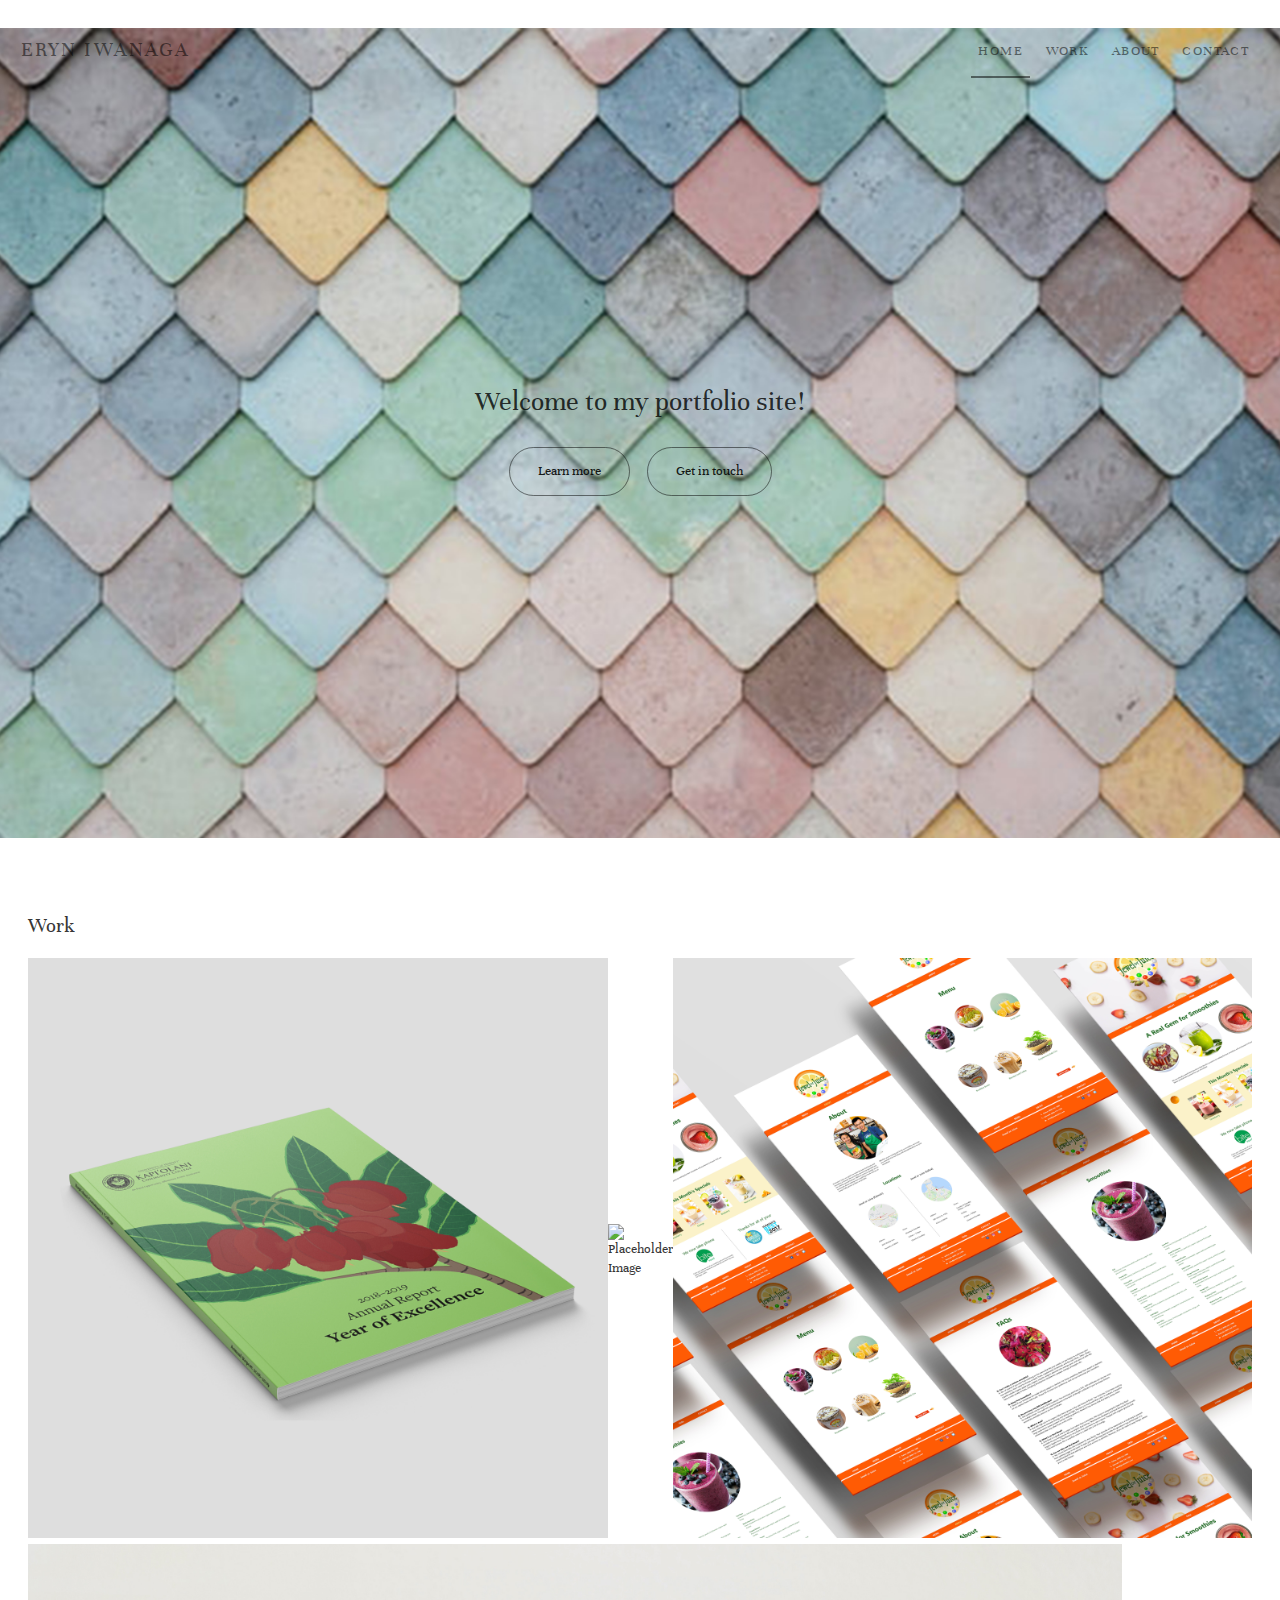
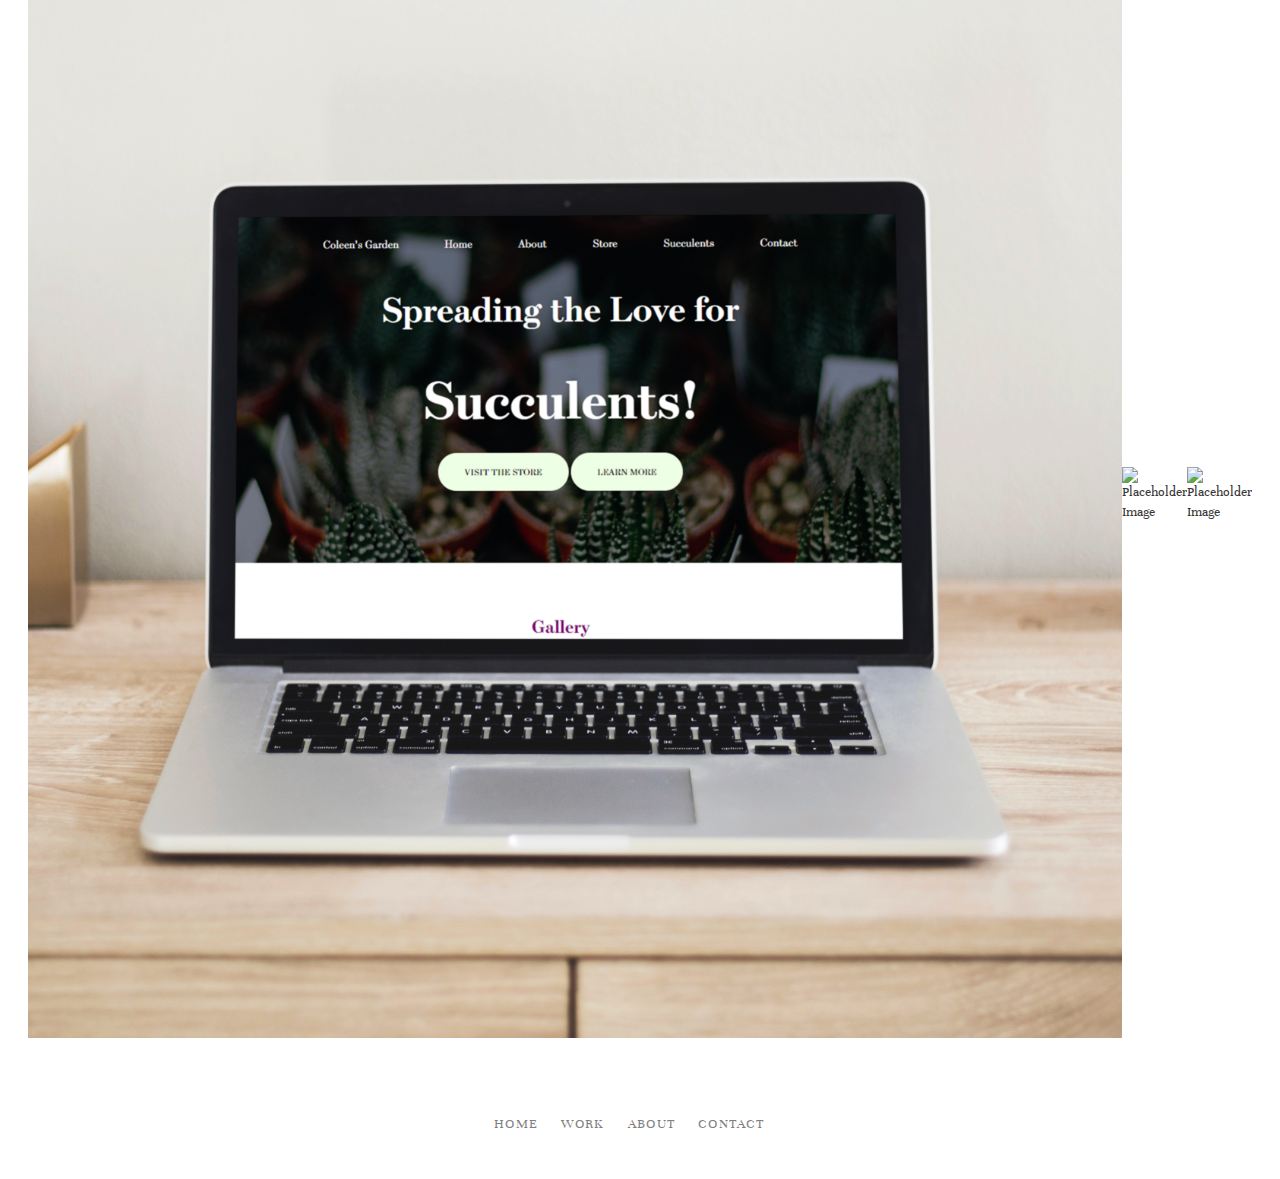
==== index.html @ fe0d3532 "updated naming and links" ====
<!doctype html>
<html lang="en">

<head>
    <meta charset="utf-8" />
    <title>Eryn Iwanaga's Portfolio</title>
    <meta name="description" content="A minimal, simple portfolio site." />

    <!-- VIEWPORT FOR MOBILE -->
    <meta name="viewport" content="width=device-width, initial-scale=1" />

    <!-- FOR IE -->
    <meta http-equiv="X-UA-Compatible" content="ie=edge">

    <!-- MAIN CSS FILE -->
    <link href="css/style.css" rel="stylesheet" type="text/css" />

    <!-- FONT -->
    <link href="https://fonts.googleapis.com/css2?family=Unna&display=swap" rel="stylesheet">

</head>

<body>

    <header class="site-header fade-in-and-down">
        <div class="site-identity">
            <h1><a href="index.html">Eryn Iwanaga</a></h1>
        </div>
        <nav class="site-navigation">
            <ul>
                <li><a href="index.html" class="selected">Home</a></li>
                <li><a href="work.html">Work</a></li>
                <li><a href="about.html">About</a></li>
                <li><a href="contact.html">Contact</a></li>
            </ul>
        </nav>
    </header>

    <section class="hero">
        <div class="container">
        <h1>Welcome to my portfolio site!</h1>
        <a class="button" href="about.html">Learn more</a>
        <a class="button alt" href="contact.html">Get in touch</a>
    </section>

<section id="work">
    <h2 class="sectionheader">Work</h2>
        <div class="row">
            <div class="one-third column">
                <img src="img/AnnualReport_Mockup_1.jpg" alt="Placeholder Image" />
            </div>
            <div class="one-third column">
                <img src="img/radiant-packaging.jpg" alt="Placeholder Image" />
            </div>
            <div class="one-third column">
                <img src="img/jorj-screens.jpg" alt="Placeholder Image" />
            </div>
        </div>
        <div class="row">
            <div class="one-third column">
                <img src="img/cg-mockup.jpg" alt="Placeholder Image" />
            </div>
            <div class="one-third column">
                <img src="img/umami1.jpg" alt="Placeholder Image" />
            </div>
            <div class="one-third column">
                <img src="img/kumon2.jpg" alt="Placeholder Image" />
            </div>
        </div>
</section>

    <footer class="site-footer">
        <nav class="site-navigation">
            <ul>
                <li><a href="index.html">Home</a></li>
                <li><a href="index.html">Work</a></li>
                <li><a href="about.html">About</a></li>
                <li><a href="contact.html">Contact</a></li>
            </ul>
        </nav>
    </footer>

</body>

</html>
---- css/style.css ----
* /* CSS TABLE OF CONTENTS 
  # GLOBALS
    # RESET
    # COLORS
    # TYPOGRAPHY
        # HEADINGS
        # PARAGRAPHS
        # LINKS
        # TYPE SPECIMEN
  # MEDIA
    # IMAGES
  # COMPONENTS
    # BUTTONS
  # LAYOUT
    # CONTAINER
    # BESPOKE LAYOUT HELPERS
  # STRUCTURE
    # HEADER
    # FOOTER
    # NAV
    # MAIN
    # SECTIONS
  # ANIMATIONS
    # @KEYFRAME
    # SCROLL-TRIGGERED
*/

/* GLOBAL RESETS */
* { box-sizing: border-box; }
body { margin: 0; }

/* GLOBAL COLORS */
body {
    background-color: rgb(255, 255, 255);
    color: rgba(0, 0, 0, 0.8);
}

a { color: rgba(0,0,0,.9);}
a:hover { color: rgb(0, 0, 0); }

/* GLOBAL TYPOGRAPHY */
body {
    font-family: 'Unna', serif;
    font-weight: 400;
    font-size: 87.5%; /* 14px */
    line-height: 1.4;
}
h1,h2,h3 { font-weight: normal; }
p { max-width: 35em; }

@media (min-width: 768px) {
  p.two-col {
    column-count: 2;
    column-gap: 4em;
    max-width: 50em;
  }
}
a { text-decoration: none;}

/* TYPE SPECIMEN */
.headline {
    font-size: 4em;
    font-weight: 400;
    line-height: 1;
    margin: 0 0 .4em 0;
}
.subheadline {
    font-size: 2em;
    font-weight: 300;
    line-height: 1;
    margin: 0 0 .6em 0;
    color: rgb(168, 0, 112); 
}

/* MEDIA */
img {
    max-width: 100%;
    height: auto;
}

img.circular {
    display: block;
    border-radius: 100%;
    margin-bottom: 3em;
    margin-left: auto;
    margin-right: auto;
}


/* BUTTONS */
.button {
    display: inline-block;
    border: 1px solid rgba(0, 0, 0, 0.5);
    border-radius: 3em;
    padding: 1em 2em;
    margin: .5em;
}
.button:hover {
    background: rgba(75, 0, 50);
    color: rgba(255,255,255,1);
    border-color: rgba(75, 0, 50);
}

/* BESPOKE LAYOUT STRUCTURE */

body {
    min-height: 100vh;
    display: grid;
    grid-template-rows: auto 1fr auto;
}

.site-header {
    display: flex;
    justify-content: space-between;
}

main {
    display: flex;
    flex-direction: column;
    justify-content: center;
    align-items: center;
}

  /* MAIN CONTENT */
  
  main { padding: 5em 0; }
  section {
    padding: 2em;
    min-height: 90vh;
    display: grid;
    align-items: center;
    justify-content: center;
  }

.container {
  max-width: 1200px;
  margin: 0 auto;
}

/* HERO */
.hero {
  text-align: center;
  background-image: url('../img/color-tiles.jpg');
  background-repeat: no-repeat;
  background-size: cover;
  padding: 6em 1em;
  margin: 2em 0;
}


/* BESPOKE GRID SYSTEM */

/* .row {
  display: grid;
  grid-template-columns: repeat( auto-fit, minmax(300px, 1fr) );
  grid-column-gap: 2em;
  justify-content: center;
  align-items: center;
} */

.row {
  display: flex;
  align-items: center;
}

.row.flippit {
  flex-direction: row-reverse;
}

.col {
  margin: 2%;
}

.half { width: 46%; }
.third { width: 29.3333%; }
.two-thirds { width: 62.6666%; }

/* SITE STRUCTURE */

.site-header,
  .site-footer {
    text-align: center;
    margin: 1em 0;
    padding-bottom: 1em;
  }
  
  .site-header {
    display: flex;
    justify-content: space-between;
    position: absolute;
    width: 100%;
  }
  
  .site-header h1 {
    font-size: 1.5em;
    font-weight: 400;
    margin: 0;
  }
  
  .site-header h1 a {
    color: rgba(0, 0, 0, 0.5);
    text-transform: uppercase;
    letter-spacing: 0.1em;
    padding: 1em;
    display: inline-block;
    transition: .2s ease-out all;
  }
  
  .site-header h1 a:hover {
    color: rgba(0, 0, 0, 1);
  }

  .contact {
    position: center;
    font-size: 6em;
    color: rgba(75, 0, 50);
    text-transform: uppercase;
  }
  

/* SITE NAV */

.site-navigation ul {
    padding: 0;
    margin: 1em 1.5em 0 0;
  }
  
  .site-navigation ul li {
    display: inline-block;
  }
  
  .site-navigation ul li a {
    display: block;
    padding: 1em 0.5em;
    margin: 0 .2em;
    color: rgba(0, 0, 0, 0.5);
    text-transform: uppercase;
    letter-spacing: 0.1em;
    border-bottom: 2px solid rgba(0, 0, 0, 0);
    transition: .2s ease-out all;
  }
  
  .site-navigation ul li a:hover {
    border-bottom: 2px solid rgba(0, 0, 0, 0.2);
    color: rgba(0, 0, 0, 1);
  }
  
  .site-navigation ul li a.selected {
    border-bottom: 2px solid rgba(0, 0, 0, 0.5);
  }

    /* FEATURED PROJECTS ON HOME PAGE */
@media (min-width: 768px) {

  .featuredproject {
    display: flex;
    justify-content: space-between;
    align-items: center;
    max-width: 1200px;
    margin: 0 auto;
  }
  .featuredproject.swapped {
    flex-direction: row-reverse;
  }
  .featuredproject .image-wrapper {
    width: 49%;
  }
  .featuredproject .text-wrapper {
    width: 49%;
    padding: 3em;
  }

}

/* ABOUT PAGE */
.about {
  background-color: rgba(200, 200, 200, 1);
}

/* CONTACT PAGE */

form {
  max-width: 600px;
  background:  rgb(168, 0, 112);
  padding: 2em 3em 2em 3em;
  color: rgb(255, 219, 242);
  line-height: 2.5em;
}

label,
input,
textarea {
  box-sizing: border-box;
  width: 100%;
  font-size: 1em;
}

label {
  margin-top: 1.5em;
  margin-bottom: .25em;
}

input[type="text"],
textarea {
  border: 1px solid #ccc;
  padding: .5em;
  color: #667;
  font-size: 1em;
  background: #eee;
  color: #444;
  font-size: inherit;
}

textarea {
  min-height: 10em;
  line-height:1.5;

}

input[type="submit"] {
  margin-top: 1.5em;
  width: auto;
  font-size: inherit;
}

/* PROJECT PAGES */
.project main {
  padding: 0;
  background-color: rgba(255, 255, 255);
}

.project .section {
  width: 100%;
  padding: 0;
}

.project section:nth-child(even) {

}

.project .hero {
  background-color: rgba(221, 221, 221, 1);
}

/* ANIMATION */
@keyframes slide-in {
  from { transform:translate(0,-20px); opacity: 0; }
  to { transform:translate(0,0); opacity: 1; }
}

.slide-in-parent > * {
  opacity: 0;
  animation: slide-in ease-in-out;
  animation-fill-mode: forwards;
  animation-duration: .4s;
  animation-delay: 0;
}

.slide-in-parent > *:nth-child(2) { animation-delay: .15s; }
.slide-in-parent > *:nth-child(3) { animation-delay: .25s; }
.slide-in-parent > *:nth-child(4) { animation-delay: .35s; }

/* FOR LOCAL DEV TESTING
* {
    margin: 0; padding: 10px;
    box-shadow: inset 0 0 0 2px rgba(0, 0, 0, 1) !important;
    background-image: none !important;
    border-color: rgba(0,0,0,0) !important; 
} */

  /* body { background-color: rgba(255,255,0,.2) !important; }
  .site-id { background-color: rgba(255,0,0,.2) !important; }
  .site-nav { background-color: rgba(0,255,0,.2) !important; }
  .site-footer { background-color: rgba(0,0,255,.2) !important; } */
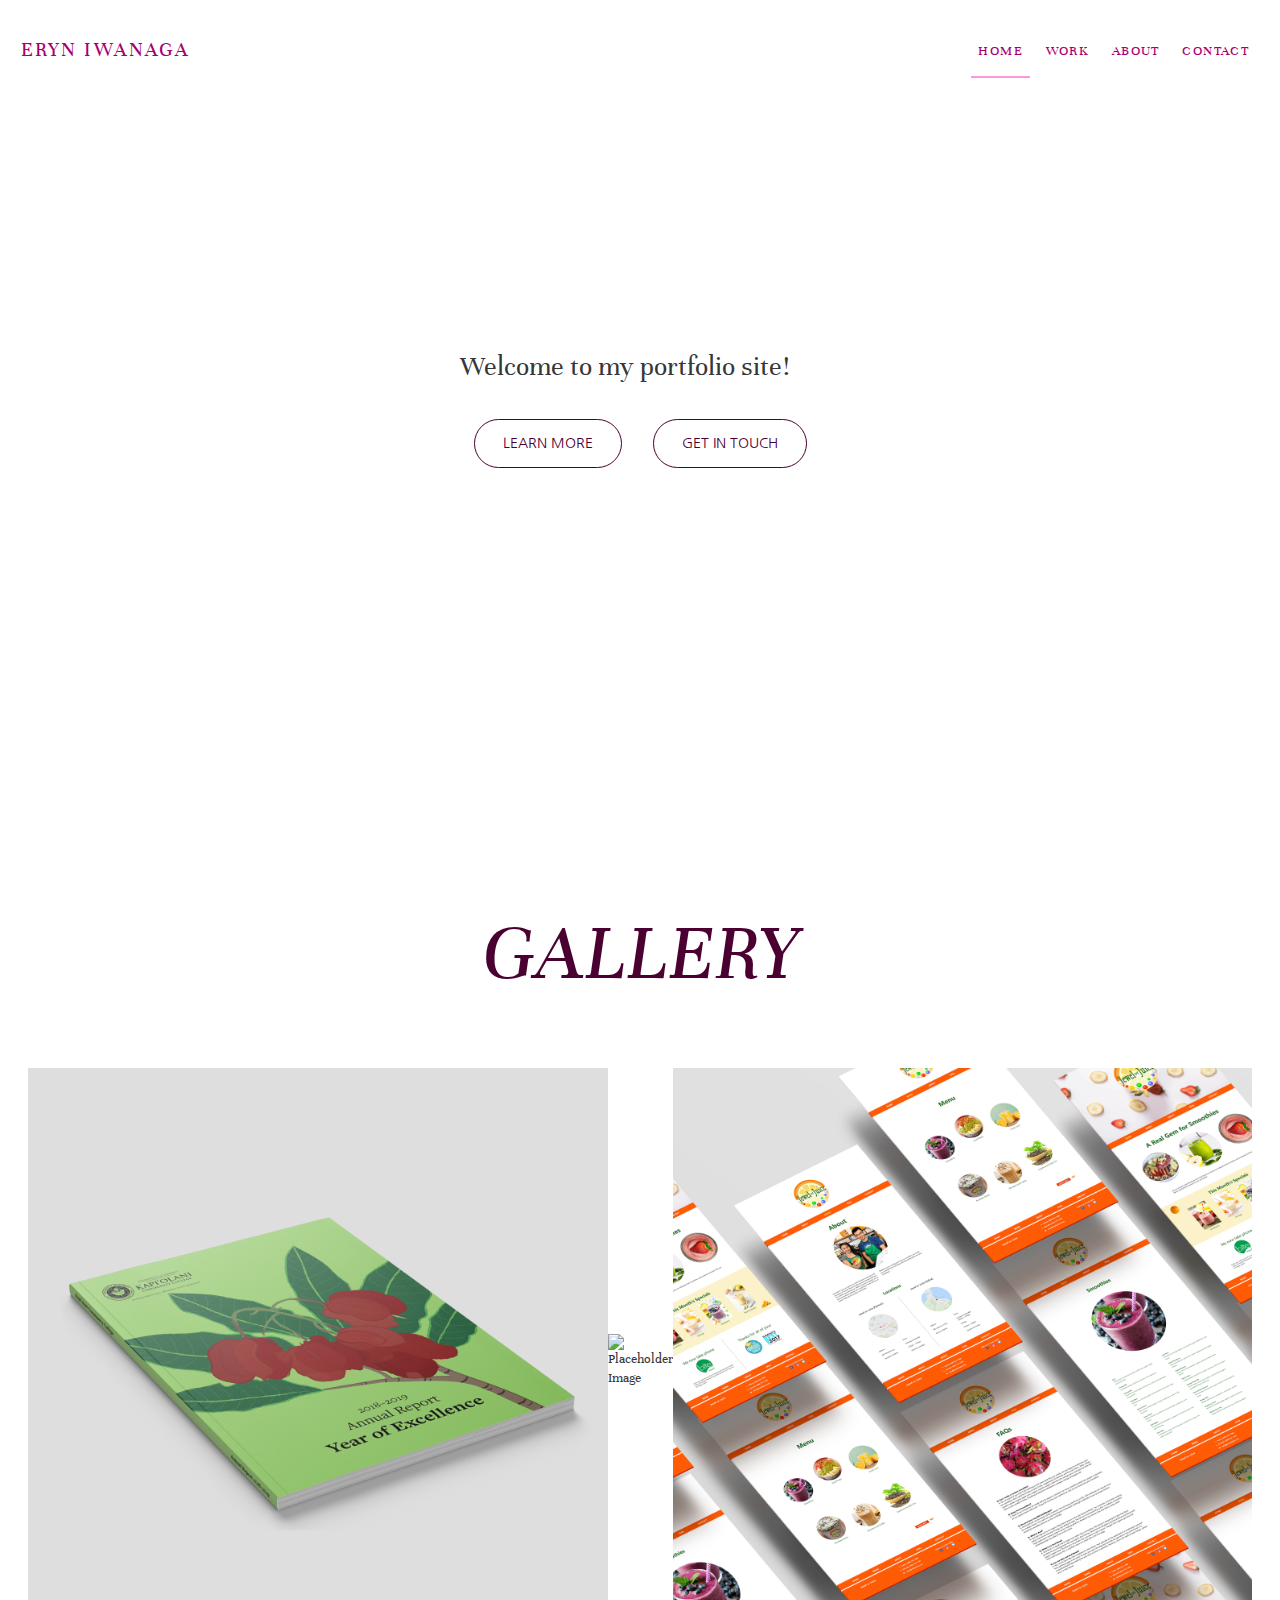
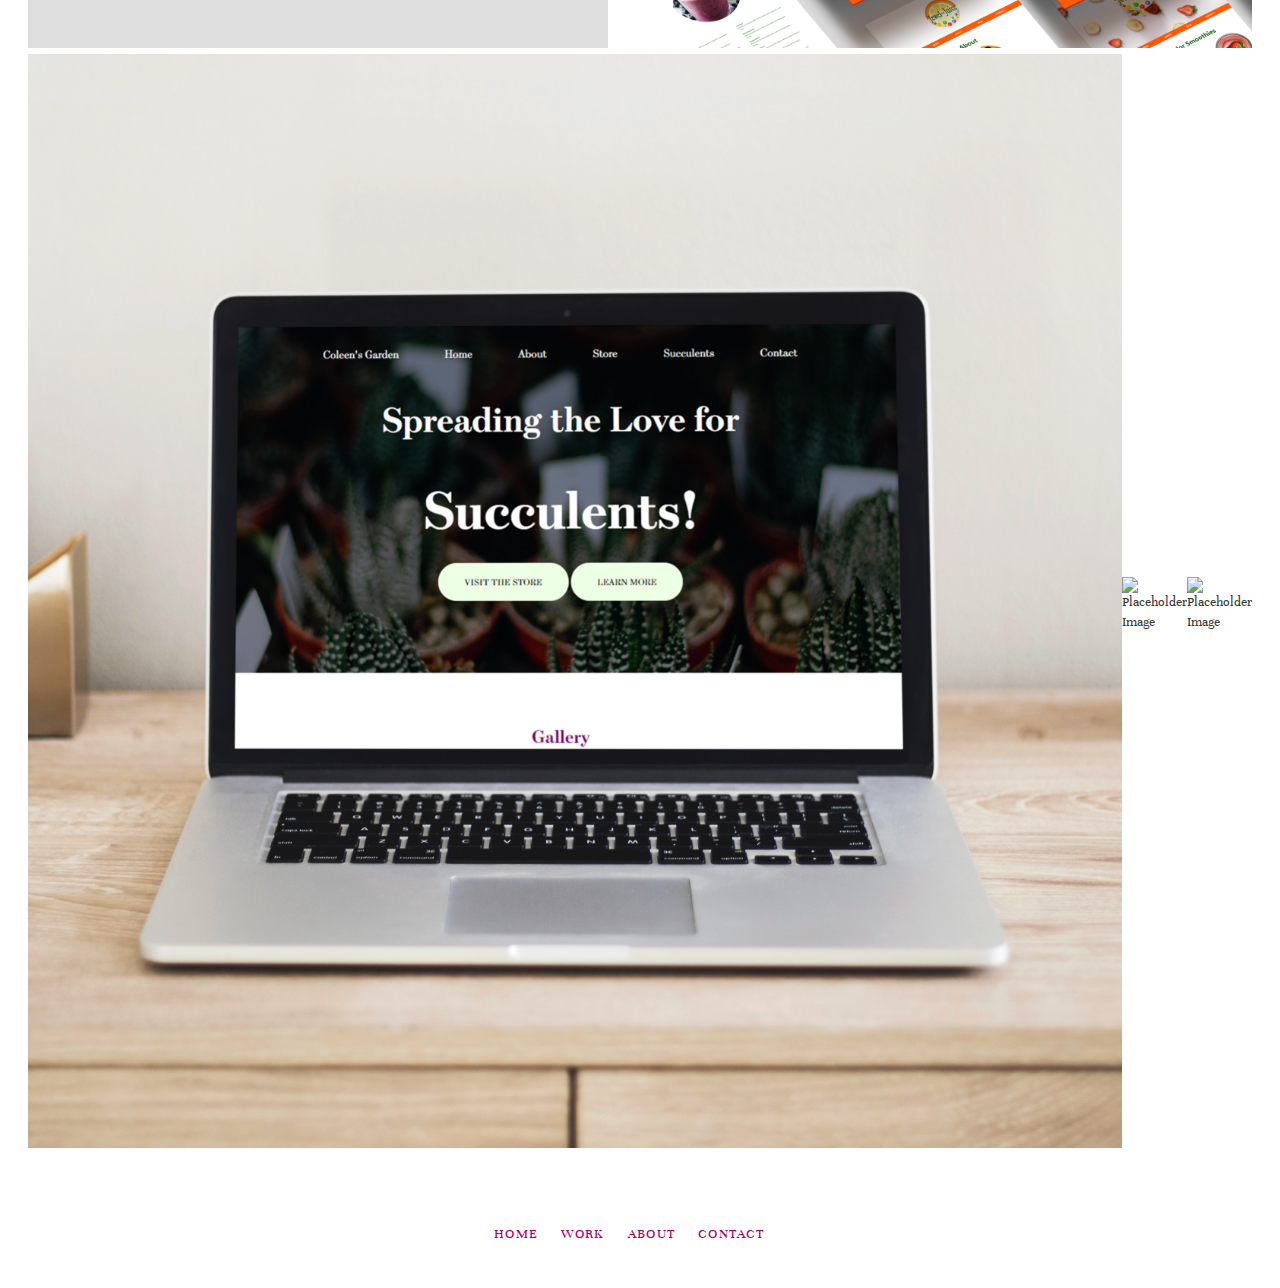
==== commit f5832692: "nav fixes and headers" ====
--- a/index.html
+++ b/index.html
@@ -17,6 +17,7 @@
 
     <!-- FONT -->
     <link href="https://fonts.googleapis.com/css2?family=Unna&display=swap" rel="stylesheet">
+    <link href="https://fonts.googleapis.com/css2?family=Nanum+Gothic&display=swap" rel="stylesheet">
 
 </head>
 
@@ -39,12 +40,11 @@
     <section class="hero">
         <div class="container">
         <h1>Welcome to my portfolio site!</h1>
-        <a class="button" href="about.html">Learn more</a>
-        <a class="button alt" href="contact.html">Get in touch</a>
+        <a class="button" href="about.html">LEARN MORE</a> <a class="button" href="contact.html">GET IN TOUCH</a>
     </section>
 
 <section id="work">
-    <h2 class="sectionheader">Work</h2>
+    <h1 class="contact"><em>Gallery</em></h1>
         <div class="row">
             <div class="one-third column">
                 <img src="img/AnnualReport_Mockup_1.jpg" alt="Placeholder Image" />
@@ -73,7 +73,7 @@
         <nav class="site-navigation">
             <ul>
                 <li><a href="index.html">Home</a></li>
-                <li><a href="index.html">Work</a></li>
+                <li><a href="work.html">Work</a></li>
                 <li><a href="about.html">About</a></li>
                 <li><a href="contact.html">Contact</a></li>
             </ul>
--- a/css/style.css
+++ b/css/style.css
@@ -88,17 +88,36 @@
 
 
 /* BUTTONS */
-.button {
+/* .button {
+    font-family: 'Unna', serif;
     display: inline-block;
-    border: 1px solid rgba(0, 0, 0, 0.5);
+    color: rgba(75, 0, 50);
+    border: 1px solid rgba(255, 255, 255);
     border-radius: 3em;
     padding: 1em 2em;
-    margin: .5em;
+    margin: 1em;
 }
 .button:hover {
-    background: rgba(75, 0, 50);
+    background-color: rgb(49, 0, 33);
     color: rgba(255,255,255,1);
-    border-color: rgba(75, 0, 50);
+    border-color: rgb(255, 255, 255);
+} */
+
+.button {
+  font-family: 'Nanum Gothic', sans-serif;
+  display: inline-block;
+  border-radius: 2em;
+  padding: 1em 2em;
+  margin: 1em;
+  border: 1px solid rgba(75, 0, 50);
+  color: rgba(75, 0, 50);
+  /*color: rgba(0, 51, 102, 1); */
+  /* transition: all .4s ease-out; */
+}
+
+.button:hover {
+  background: rgba(75, 0, 50);
+  color: rgba(255, 255, 255, 1);
 }
 
 /* BESPOKE LAYOUT STRUCTURE */
@@ -138,14 +157,14 @@
 }
 
 /* HERO */
-.hero {
+/* .hero {
   text-align: center;
   background-image: url('../img/color-tiles.jpg');
   background-repeat: no-repeat;
   background-size: cover;
   padding: 6em 1em;
   margin: 2em 0;
-}
+} */
 
 
 /* BESPOKE GRID SYSTEM */
@@ -198,7 +217,7 @@
   }
   
   .site-header h1 a {
-    color: rgba(0, 0, 0, 0.5);
+    color: rgb(168, 0, 112);
     text-transform: uppercase;
     letter-spacing: 0.1em;
     padding: 1em;
@@ -210,8 +229,25 @@
     color: rgba(0, 0, 0, 1);
   }
 
+  .work {
+    position: center;
+    text-align: center;
+    font-size: 6em;
+    color: rgba(75, 0, 50);
+    text-transform: uppercase;
+  }
+
+  .about {
+    position: center;
+    text-align: center;
+    font-size: 6em;
+    color: rgba(75, 0, 50);
+    text-transform: uppercase;
+  }
+
   .contact {
     position: center;
+    text-align: center;
     font-size: 6em;
     color: rgba(75, 0, 50);
     text-transform: uppercase;
@@ -233,7 +269,7 @@
     display: block;
     padding: 1em 0.5em;
     margin: 0 .2em;
-    color: rgba(0, 0, 0, 0.5);
+    color: rgb(168, 0, 112);
     text-transform: uppercase;
     letter-spacing: 0.1em;
     border-bottom: 2px solid rgba(0, 0, 0, 0);
@@ -241,12 +277,12 @@
   }
   
   .site-navigation ul li a:hover {
-    border-bottom: 2px solid rgba(0, 0, 0, 0.2);
-    color: rgba(0, 0, 0, 1);
+    border-bottom: 2px solid rgb(255, 218, 243);
+    color: rgb(255, 218, 243);
   }
   
   .site-navigation ul li a.selected {
-    border-bottom: 2px solid rgba(0, 0, 0, 0.5);
+    border-bottom: 2px solid rgb(255, 149, 220);
   }
 
     /* FEATURED PROJECTS ON HOME PAGE */
@@ -283,7 +319,7 @@
   max-width: 600px;
   background:  rgb(168, 0, 112);
   padding: 2em 3em 2em 3em;
-  color: rgb(255, 219, 242);
+  color: rgb(255, 244, 251);
   line-height: 2.5em;
 }
 
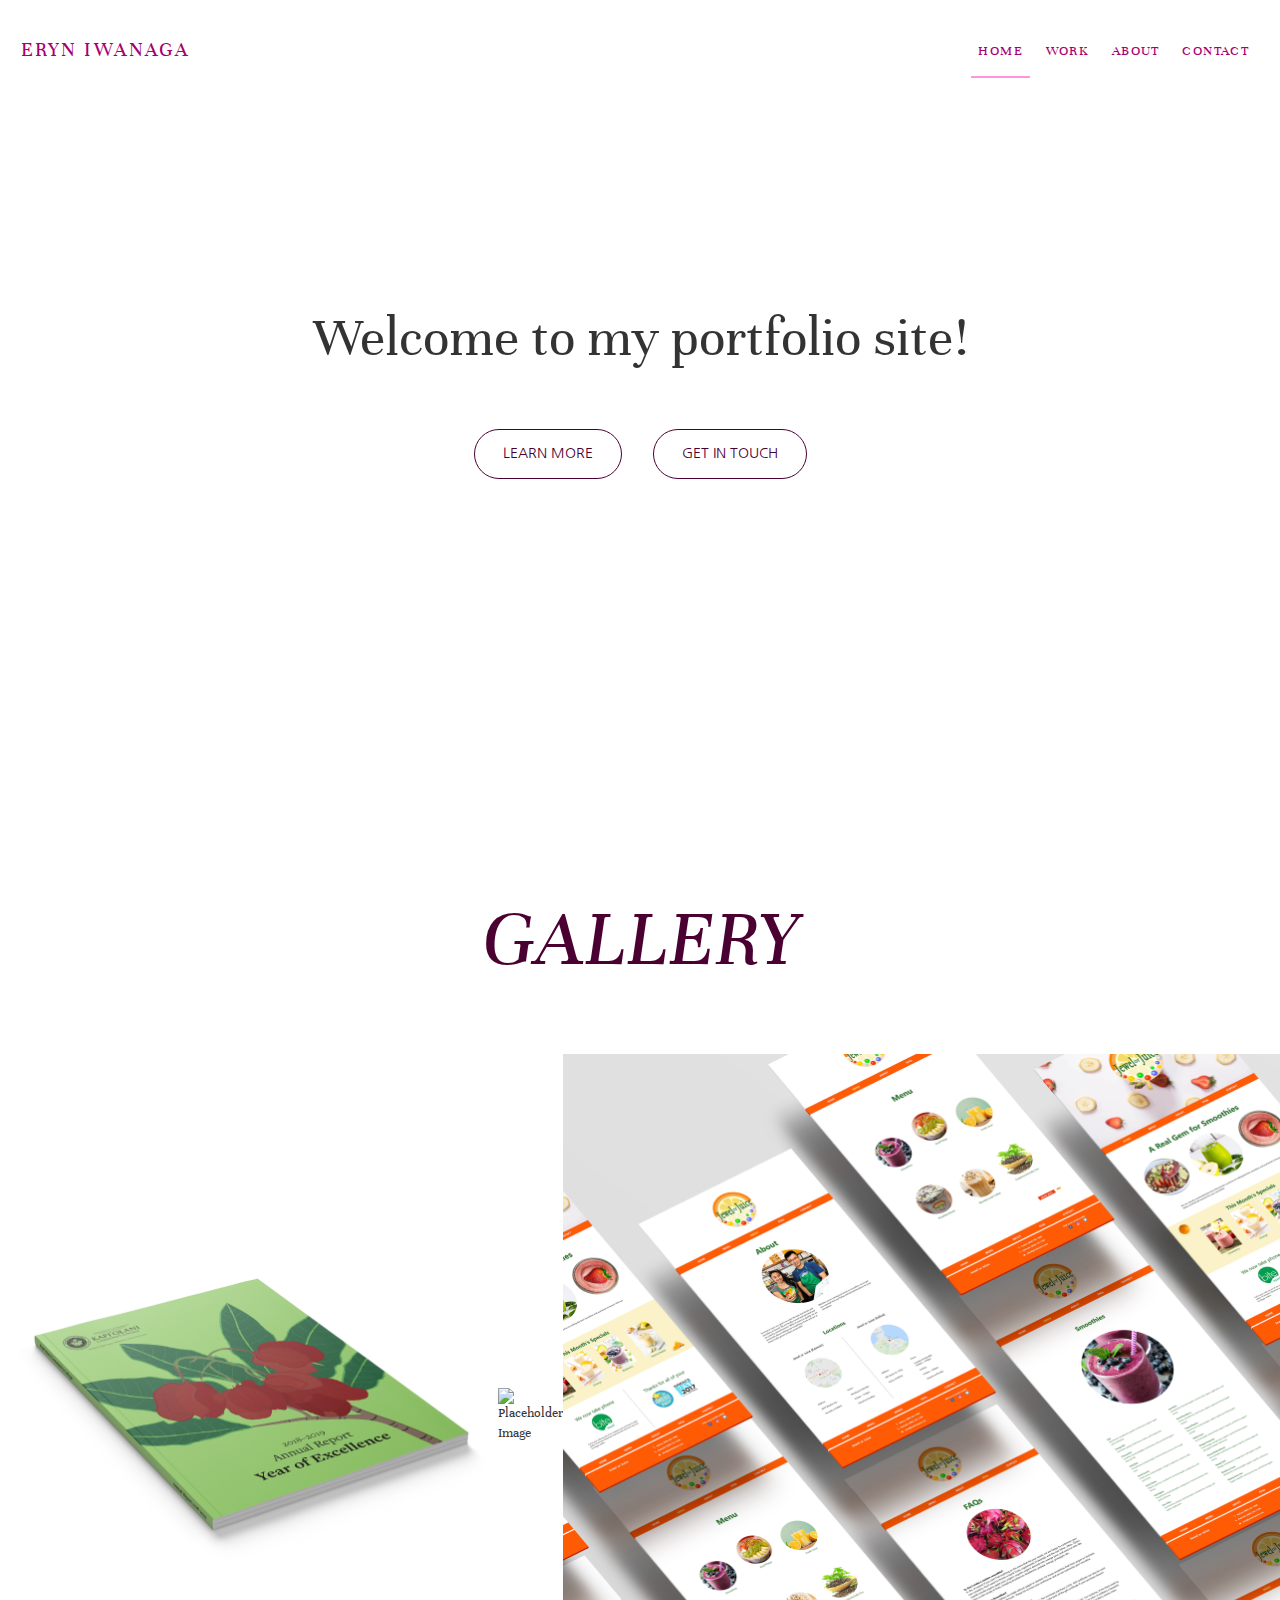
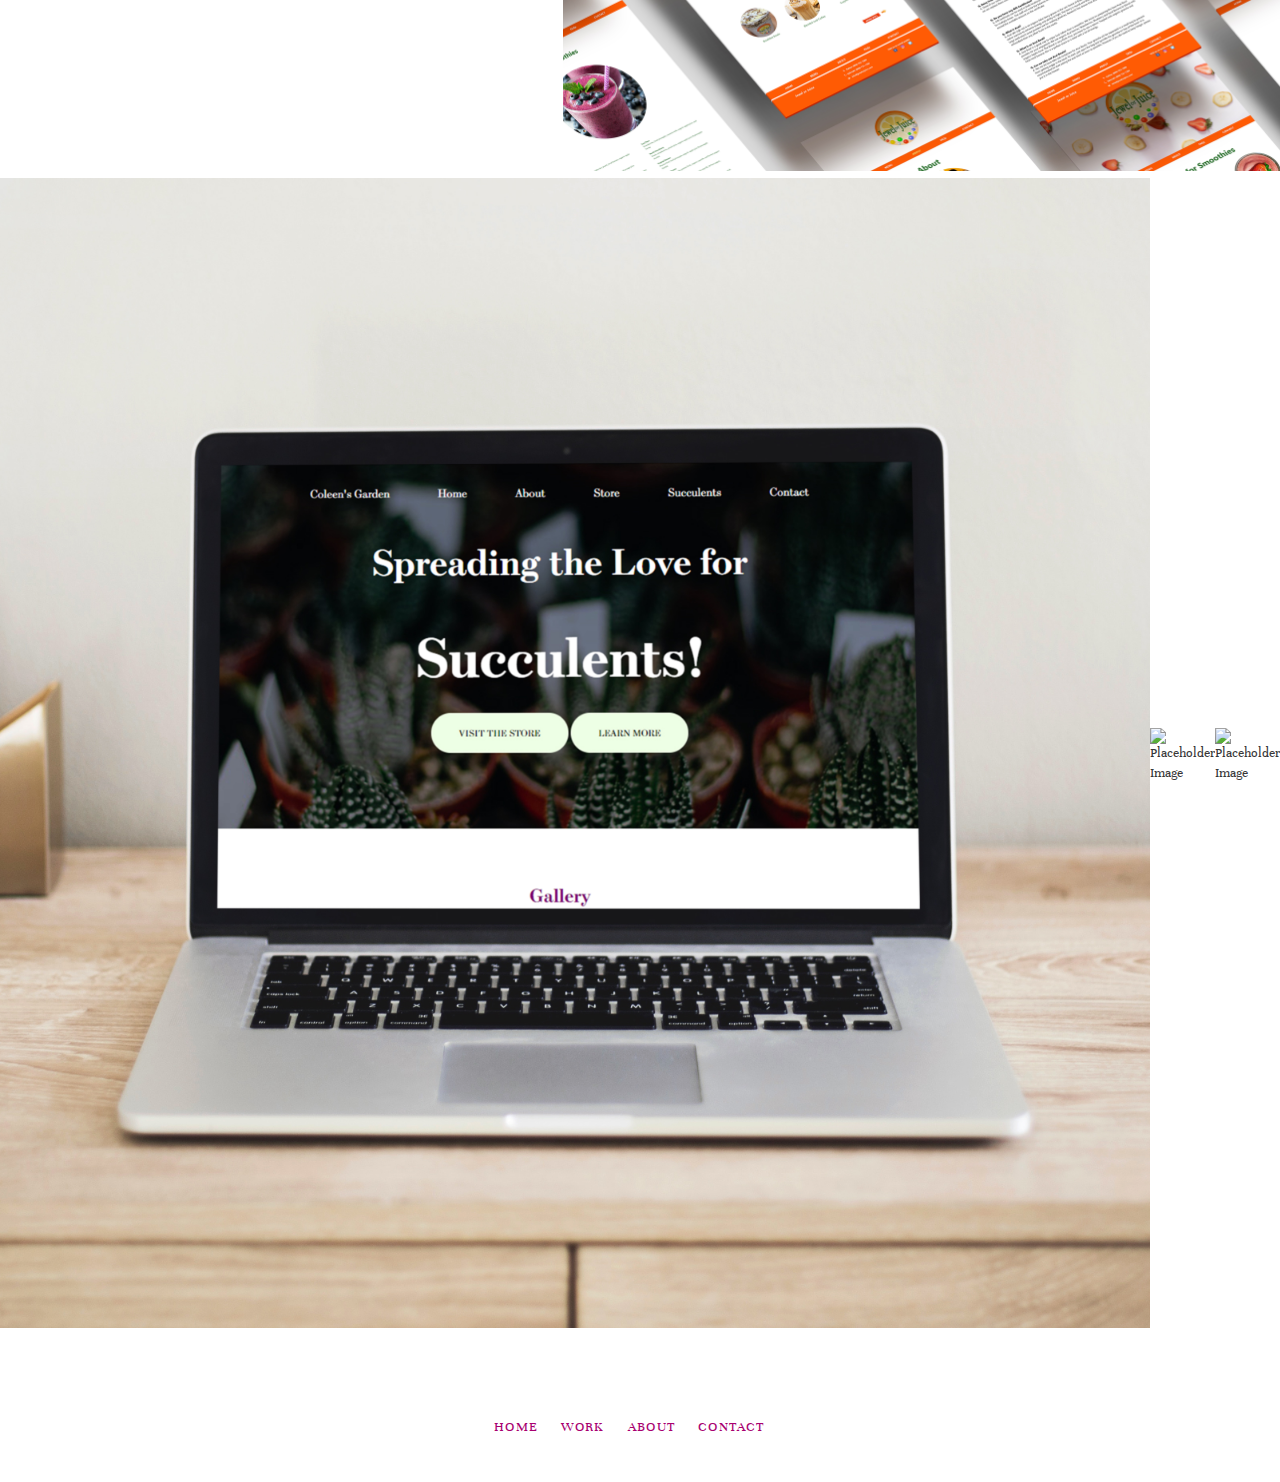
==== commit 016689b8: "added structure to project details" ====
--- a/index.html
+++ b/index.html
@@ -47,7 +47,7 @@
     <h1 class="contact"><em>Gallery</em></h1>
         <div class="row">
             <div class="one-third column">
-                <img src="img/AnnualReport_Mockup_1.jpg" alt="Placeholder Image" />
+                <img src="img/annual-report_mockup_1.jpg" alt="Placeholder Image" />
             </div>
             <div class="one-third column">
                 <img src="img/radiant-packaging.jpg" alt="Placeholder Image" />
--- a/css/style.css
+++ b/css/style.css
@@ -86,23 +86,6 @@
     margin-right: auto;
 }
 
-
-/* BUTTONS */
-/* .button {
-    font-family: 'Unna', serif;
-    display: inline-block;
-    color: rgba(75, 0, 50);
-    border: 1px solid rgba(255, 255, 255);
-    border-radius: 3em;
-    padding: 1em 2em;
-    margin: 1em;
-}
-.button:hover {
-    background-color: rgb(49, 0, 33);
-    color: rgba(255,255,255,1);
-    border-color: rgb(255, 255, 255);
-} */
-
 .button {
   font-family: 'Nanum Gothic', sans-serif;
   display: inline-block;
@@ -257,33 +240,83 @@
 /* SITE NAV */
 
 .site-navigation ul {
-    padding: 0;
-    margin: 1em 1.5em 0 0;
-  }
-  
-  .site-navigation ul li {
-    display: inline-block;
-  }
-  
-  .site-navigation ul li a {
-    display: block;
-    padding: 1em 0.5em;
-    margin: 0 .2em;
-    color: rgb(168, 0, 112);
-    text-transform: uppercase;
-    letter-spacing: 0.1em;
-    border-bottom: 2px solid rgba(0, 0, 0, 0);
-    transition: .2s ease-out all;
-  }
-  
-  .site-navigation ul li a:hover {
-    border-bottom: 2px solid rgb(255, 218, 243);
-    color: rgb(255, 218, 243);
-  }
-  
-  .site-navigation ul li a.selected {
-    border-bottom: 2px solid rgb(255, 149, 220);
-  }
+  padding: 0;
+  margin: 1em 1.5em 0 0;
+}
+
+.site-navigation ul li {
+  display: inline-block;
+}
+
+.site-navigation ul li a {
+  display: block;
+  padding: 1em 0.5em;
+  margin: 0 .2em;
+  color: rgb(168, 0, 112);
+  text-transform: uppercase;
+  letter-spacing: 0.1em;
+  border-bottom: 2px solid rgba(0, 0, 0, 0);
+  transition: .2s ease-out all;
+}
+
+.site-navigation ul li a:hover {
+  border-bottom: 2px solid rgb(255, 218, 243);
+  color: rgb(255, 218, 243);
+}
+
+.site-navigation ul li a.selected {
+  border-bottom: 2px solid rgb(255, 149, 220);
+}
+
+section {
+  padding: 3em 0;
+  display: -ms-grid;
+  display: grid;}
+  /* place-items: center; } */
+
+.hero {
+  text-align: center; 
+  margin-top: -2em;}
+
+.hero p {
+  margin-left: auto;
+  margin-right: auto; 
+}
+
+.hero .one-third {
+  padding-right: 2em;
+}
+
+.hero .two-thirds {
+  margin: 0;
+}
+
+.hero .row{
+  margin-top:1em; 
+  display: flex;
+  align-items: flex-start;
+  text-align: left;
+  margin: 0;
+}
+
+.hero h1 {
+  font-family: 'Unna', serif;
+  text-align: center; 
+  font-size: 4em;
+}
+
+.hero h2 {
+  font-family: 'Nanum Gothic', sans-serif;
+  color: rgb(168, 0, 112);
+  font-size: 2em;
+  padding-top: -3em;
+}
+
+.hero p {
+  font-family: 'Signika', sans-serif;
+  max-width: 30em;
+  padding-bottom: 10em;
+}
 
     /* FEATURED PROJECTS ON HOME PAGE */
 @media (min-width: 768px) {
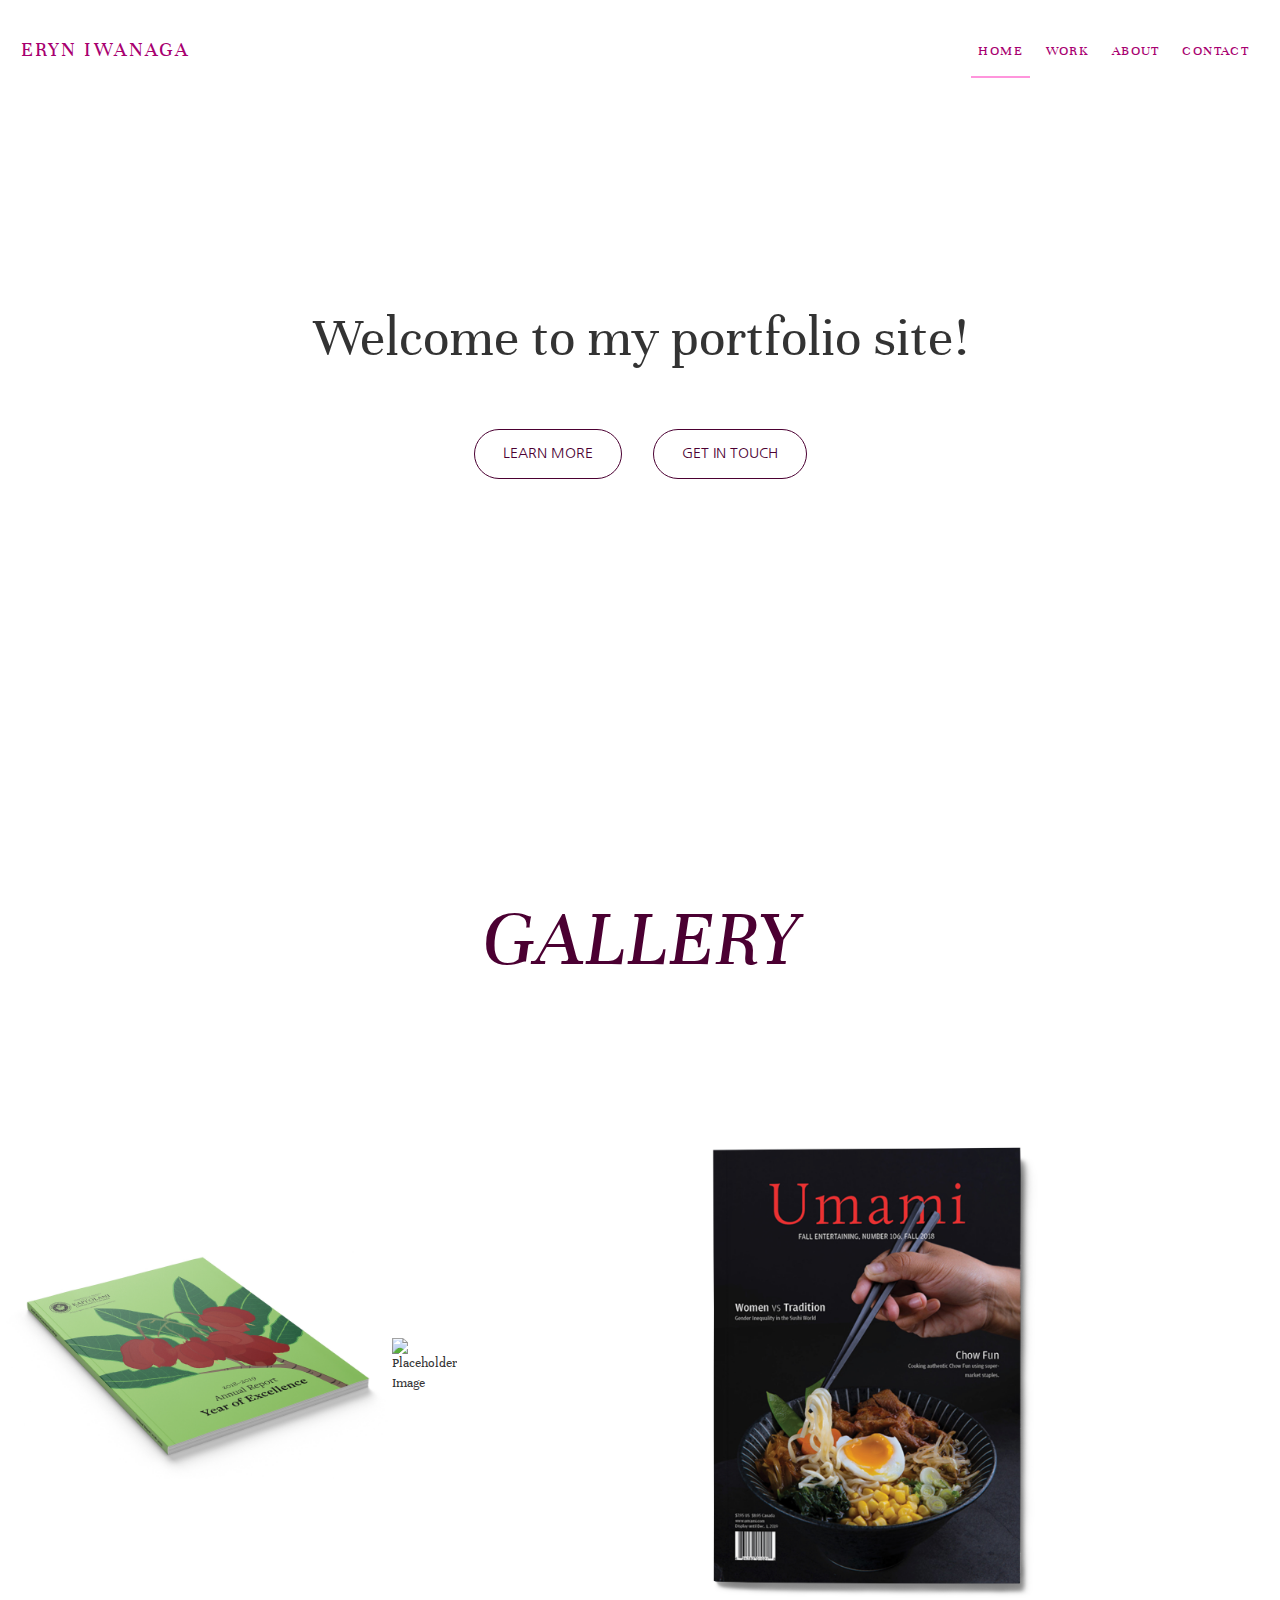
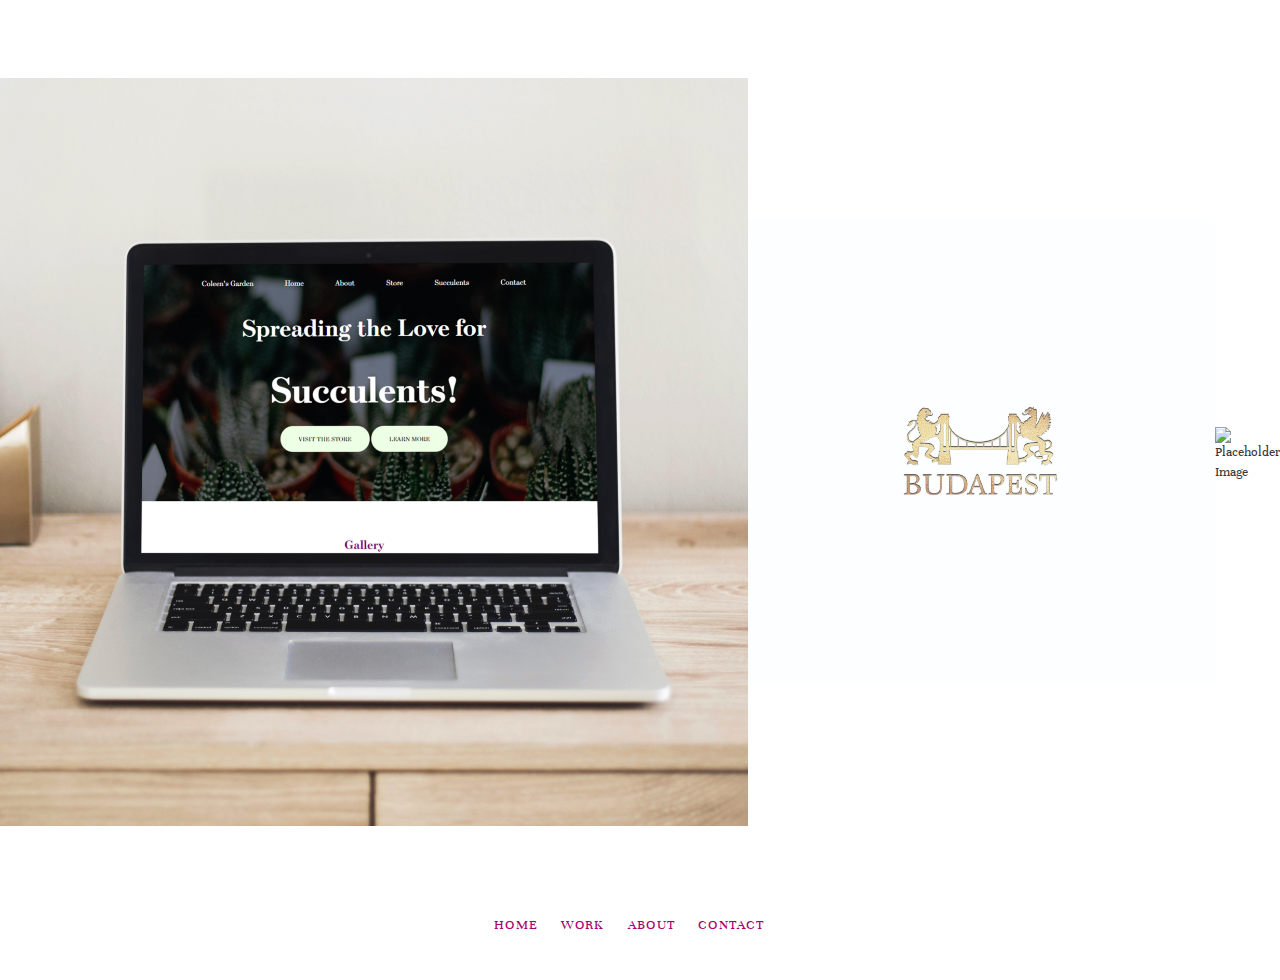
==== commit 7cfdc581: "updated budapest & kumon pages" ====
--- a/index.html
+++ b/index.html
@@ -53,7 +53,7 @@
                 <img src="img/radiant-packaging.jpg" alt="Placeholder Image" />
             </div>
             <div class="one-third column">
-                <img src="img/jorj-screens.jpg" alt="Placeholder Image" />
+                <img src="img/umami_1.jpg" alt="Placeholder Image" />
             </div>
         </div>
         <div class="row">
@@ -61,7 +61,7 @@
                 <img src="img/cg-mockup.jpg" alt="Placeholder Image" />
             </div>
             <div class="one-third column">
-                <img src="img/umami1.jpg" alt="Placeholder Image" />
+                <img src="img/ErynIwanaga_CityLogo-final-02.jpg" alt="Placeholder Image" />
             </div>
             <div class="one-third column">
                 <img src="img/kumon2.jpg" alt="Placeholder Image" />
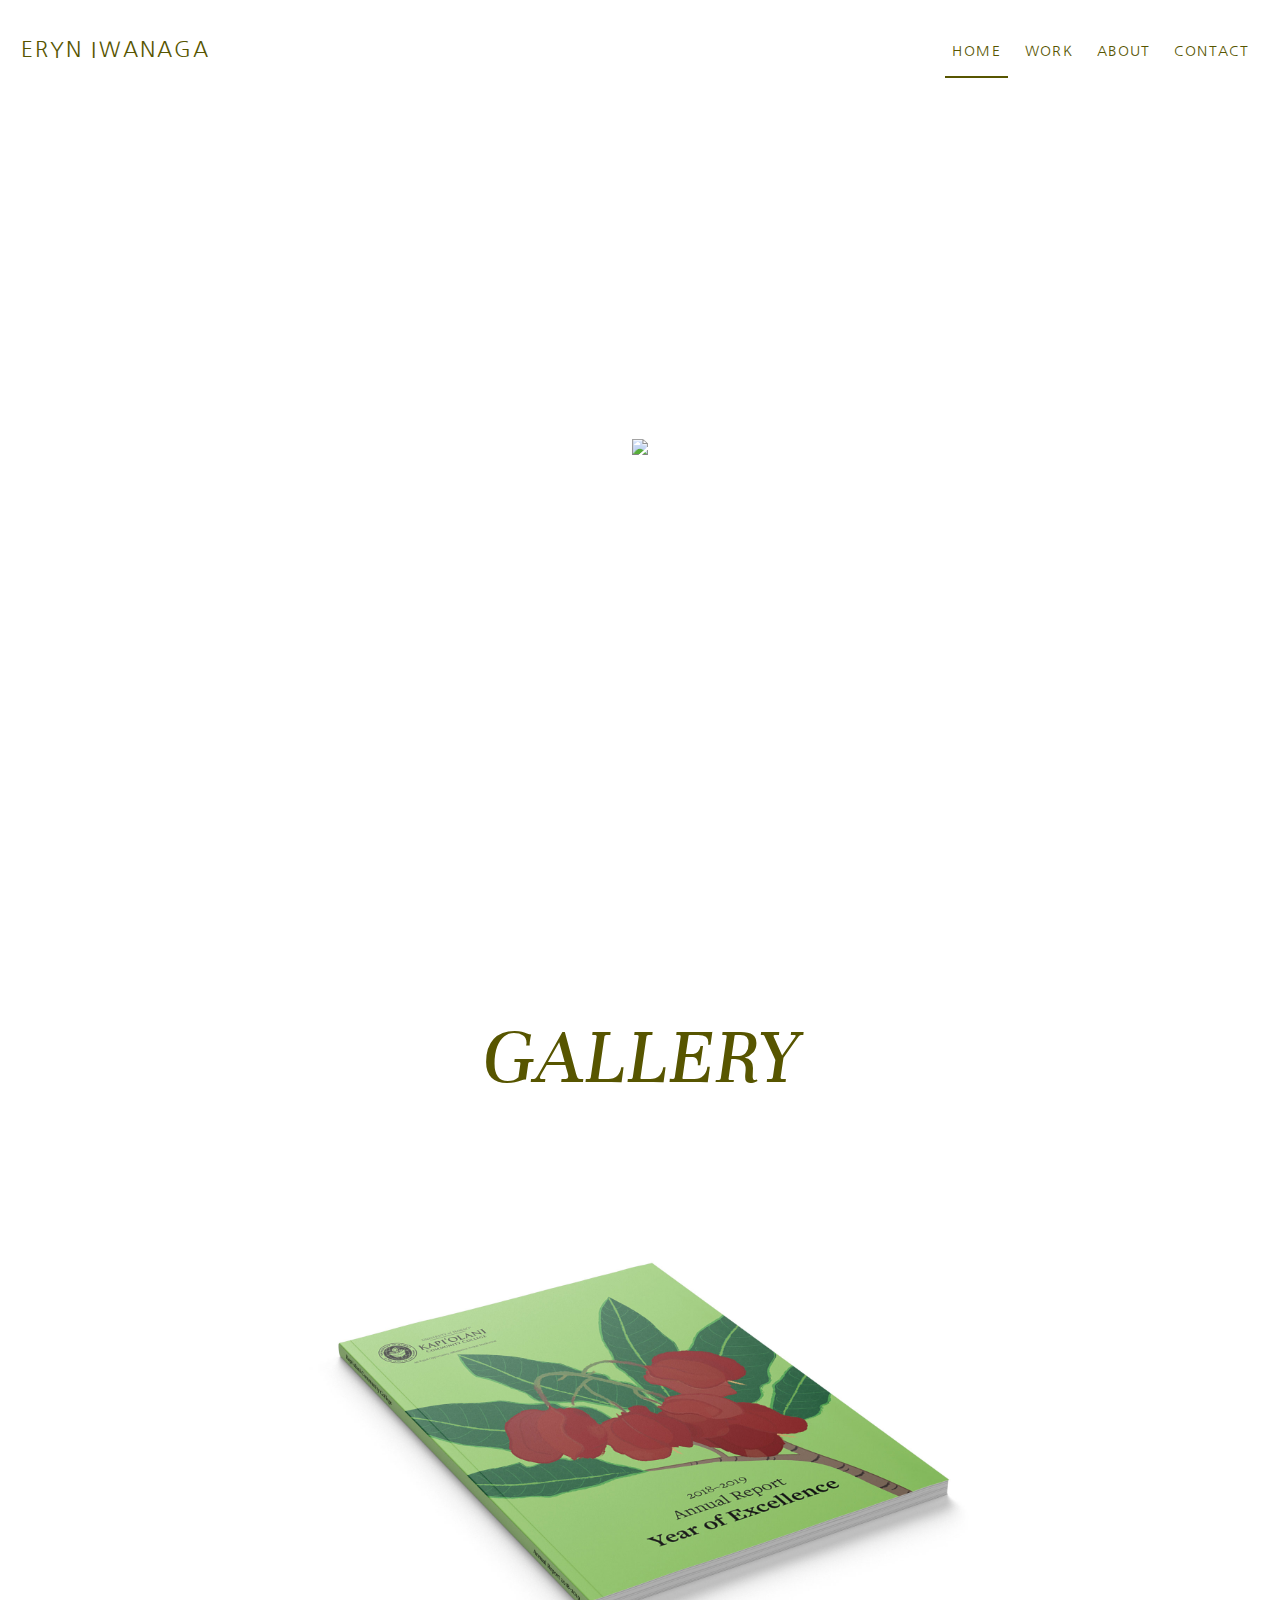
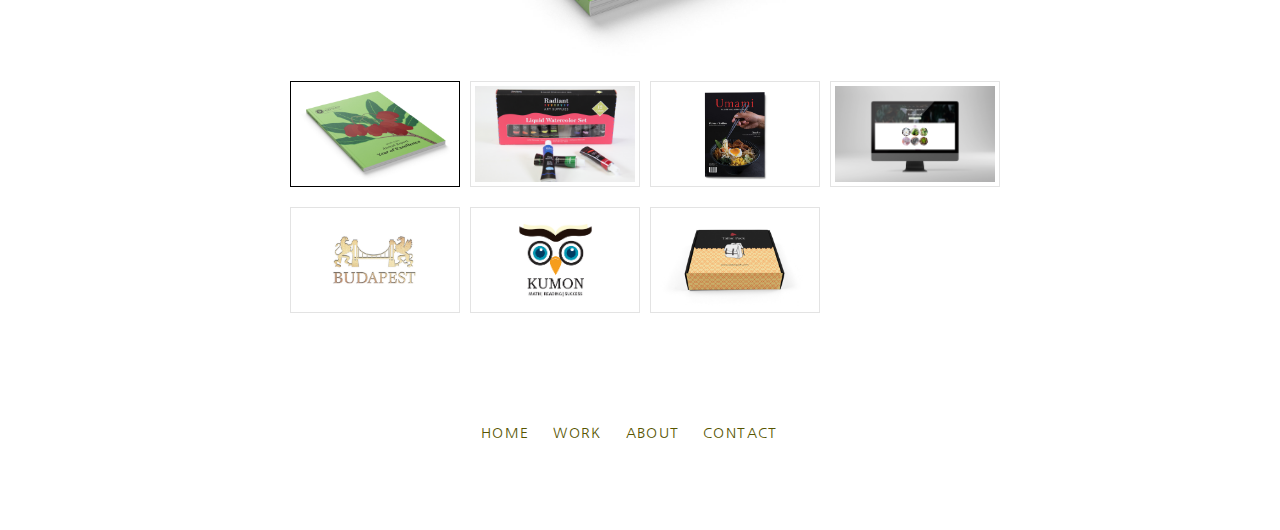
==== commit ce0037b7: "updated" ====
--- a/index.html
+++ b/index.html
@@ -38,35 +38,45 @@
     </header>
 
     <section class="hero">
-        <div class="container">
-        <h1>Welcome to my portfolio site!</h1>
-        <a class="button" href="about.html">LEARN MORE</a> <a class="button" href="contact.html">GET IN TOUCH</a>
+            <div class="container">
+                <img src="img/hero-01.jpg">
+            </div>
     </section>
+    
+    <section id="work-gallery">
+        <h1 class="work-gallery"><em>Gallery</em></h1>
 
-<section id="work">
-    <h1 class="contact"><em>Gallery</em></h1>
-        <div class="row">
-            <div class="one-third column">
-                <img src="img/annual-report_mockup_1.jpg" alt="Placeholder Image" />
-            </div>
-            <div class="one-third column">
-                <img src="img/radiant-packaging.jpg" alt="Placeholder Image" />
-            </div>
-            <div class="one-third column">
-                <img src="img/umami_1.jpg" alt="Placeholder Image" />
-            </div>
-        </div>
-        <div class="row">
-            <div class="one-third column">
-                <img src="img/cg-mockup.jpg" alt="Placeholder Image" />
-            </div>
-            <div class="one-third column">
-                <img src="img/ErynIwanaga_CityLogo-final-02.jpg" alt="Placeholder Image" />
-            </div>
-            <div class="one-third column">
-                <img src="img/kumon2.jpg" alt="Placeholder Image" />
-            </div>
-        </div>
+<section id="gallery">
+    <div class="gallery">
+        <input type="radio" checked="checked" name="select" id="img-tab-1">
+        <label for="img-tab-1" style="background-image: url(img/annual-report_mockup_1.jpg");></label>
+        <img src="img/annual-report_mockup_1.jpg">
+      
+        <input type="radio" name="select" id="img-tab-2">
+        <label for="img-tab-2" style="background-image: url(img/radiant-packaging.jpg");></label>
+        <img src="img/radiant-packaging.jpg">
+      
+        <input type="radio" name="select" id="img-tab-3">
+        <label for="img-tab-3" style="background-image: url(img/umami_1.jpg");></label>
+        <img src="img/umami_1.jpg">
+        
+        <input type="radio" name="select" id="img-tab-4">
+        <label for="img-tab-4" style="background-image: url(img/cg-mockup.jpg");></label>
+        <img src="img/cg-mockup.jpg">
+        
+        <input type="radio" name="select" id="img-tab-5">
+        <label for="img-tab-5" style="background-image: url(img/ErynIwanaga_CityLogo-final-02.jpg");></label>
+        <img src="img/ErynIwanaga_CityLogo-final-02.jpg">
+        
+        <input type="radio" name="select" id="img-tab-6">
+        <label for="img-tab-6" style="background-image: url(img/kumon2.jpg");></label>
+        <img src="img/kumon2.jpg">
+        
+        <input type="radio" name="select" id="img-tab-7">
+        <label for="img-tab-7" style="background-image: url(img/tailorpack-box-02.jpg");></label>
+        <img src="img/tailorpack-box-02.jpg">
+    </div>
+
 </section>
 
     <footer class="site-footer">
--- a/css/style.css
+++ b/css/style.css
@@ -181,6 +181,7 @@
 
 .site-header,
   .site-footer {
+    font-family: 'Nanum Gothic', sans-serif;
     text-align: center;
     margin: 1em 0;
     padding-bottom: 1em;
@@ -200,7 +201,7 @@
   }
   
   .site-header h1 a {
-    color: rgb(168, 0, 112);
+    color: rgb(87, 85, 0);
     text-transform: uppercase;
     letter-spacing: 0.1em;
     padding: 1em;
@@ -212,11 +213,19 @@
     color: rgba(0, 0, 0, 1);
   }
 
+  .work-gallery {
+    position: center;
+    text-align: center;
+    font-size: 6em;
+    color: rgb(87, 85, 0);
+    text-transform: uppercase;
+  }
+
   .work {
     position: center;
     text-align: center;
     font-size: 6em;
-    color: rgba(75, 0, 50);
+    color: rgb(87, 85, 0);
     text-transform: uppercase;
   }
 
@@ -224,7 +233,7 @@
     position: center;
     text-align: center;
     font-size: 6em;
-    color: rgba(75, 0, 50);
+    color: rgb(87, 85, 0);
     text-transform: uppercase;
   }
 
@@ -232,7 +241,7 @@
     position: center;
     text-align: center;
     font-size: 6em;
-    color: rgba(75, 0, 50);
+    color: rgb(87, 85, 0);
     text-transform: uppercase;
   }
   
@@ -252,7 +261,7 @@
   display: block;
   padding: 1em 0.5em;
   margin: 0 .2em;
-  color: rgb(168, 0, 112);
+  color: rgb(87, 85, 0);
   text-transform: uppercase;
   letter-spacing: 0.1em;
   border-bottom: 2px solid rgba(0, 0, 0, 0);
@@ -260,12 +269,12 @@
 }
 
 .site-navigation ul li a:hover {
-  border-bottom: 2px solid rgb(255, 218, 243);
-  color: rgb(255, 218, 243);
+  border-bottom: 2px solid rgb(119, 117, 0);
+  color: rgb(158, 155, 0);
 }
 
 .site-navigation ul li a.selected {
-  border-bottom: 2px solid rgb(255, 149, 220);
+  border-bottom: 2px solid rgb(87, 85, 0);
 }
 
 section {
@@ -274,9 +283,16 @@
   display: grid;}
   /* place-items: center; } */
 
+/* HERO */
+
 .hero {
-  text-align: center; 
-  margin-top: -2em;}
+  background-size: cover;
+  padding: 6em 1em;
+  min-height: 100vh;
+  display: -ms-grid;
+  display: grid;
+  place-items: center; 
+}
 
 .hero p {
   margin-left: auto;
@@ -307,7 +323,7 @@
 
 .hero h2 {
   font-family: 'Nanum Gothic', sans-serif;
-  color: rgb(168, 0, 112);
+  color: rgb(95, 86, 0);
   font-size: 2em;
   padding-top: -3em;
 }
@@ -316,6 +332,10 @@
   font-family: 'Signika', sans-serif;
   max-width: 30em;
   padding-bottom: 10em;
+}
+
+body {
+  margin: 0;
 }
 
     /* FEATURED PROJECTS ON HOME PAGE */
@@ -339,6 +359,64 @@
     padding: 3em;
   }
 
+}
+
+/* GALLERY */
+
+.gallery {
+  display: grid;
+  grid-template-columns: 1fr 1fr 1fr 1fr;
+  grid-gap: 20px;
+  grid-column-start: 1;
+  grid-row-start: 1;
+  grid-row-end: 3;
+  align-content: start;
+  max-width: 700px;
+  margin: 0 auto;
+  transition: all 150ms linear;
+}
+
+.gallery input[type="radio"] {
+  display: none;
+}
+
+.gallery label {
+  position: relative;
+  display: block;
+  padding-bottom: 60%;
+  margin: 5px;
+  cursor: pointer;
+  background-repeat: no-repeat;
+  background-size: cover;
+  background-position: 50% 50%;
+}
+
+.gallery label:before {
+  border: 1px solid #e3e3e3;
+  content: '';
+  position: absolute;
+  left: -5px;
+  right: -5px;
+  bottom: -5px;
+  top: -5px;
+}
+
+.gallery img {
+  display: none;
+  grid-column-start: 1;
+  grid-column-end: 5;
+  grid-row-start: 1;
+  grid-row-end: 2;
+  width: 100%;
+  transition: all 150ms linear;
+}
+
+.gallery input[name="select"]:checked + label + img {
+  display: block;
+}
+
+.gallery input[name="select"]:checked + label:before {
+  border: 1px solid #000;
 }
 
 /* ABOUT PAGE */
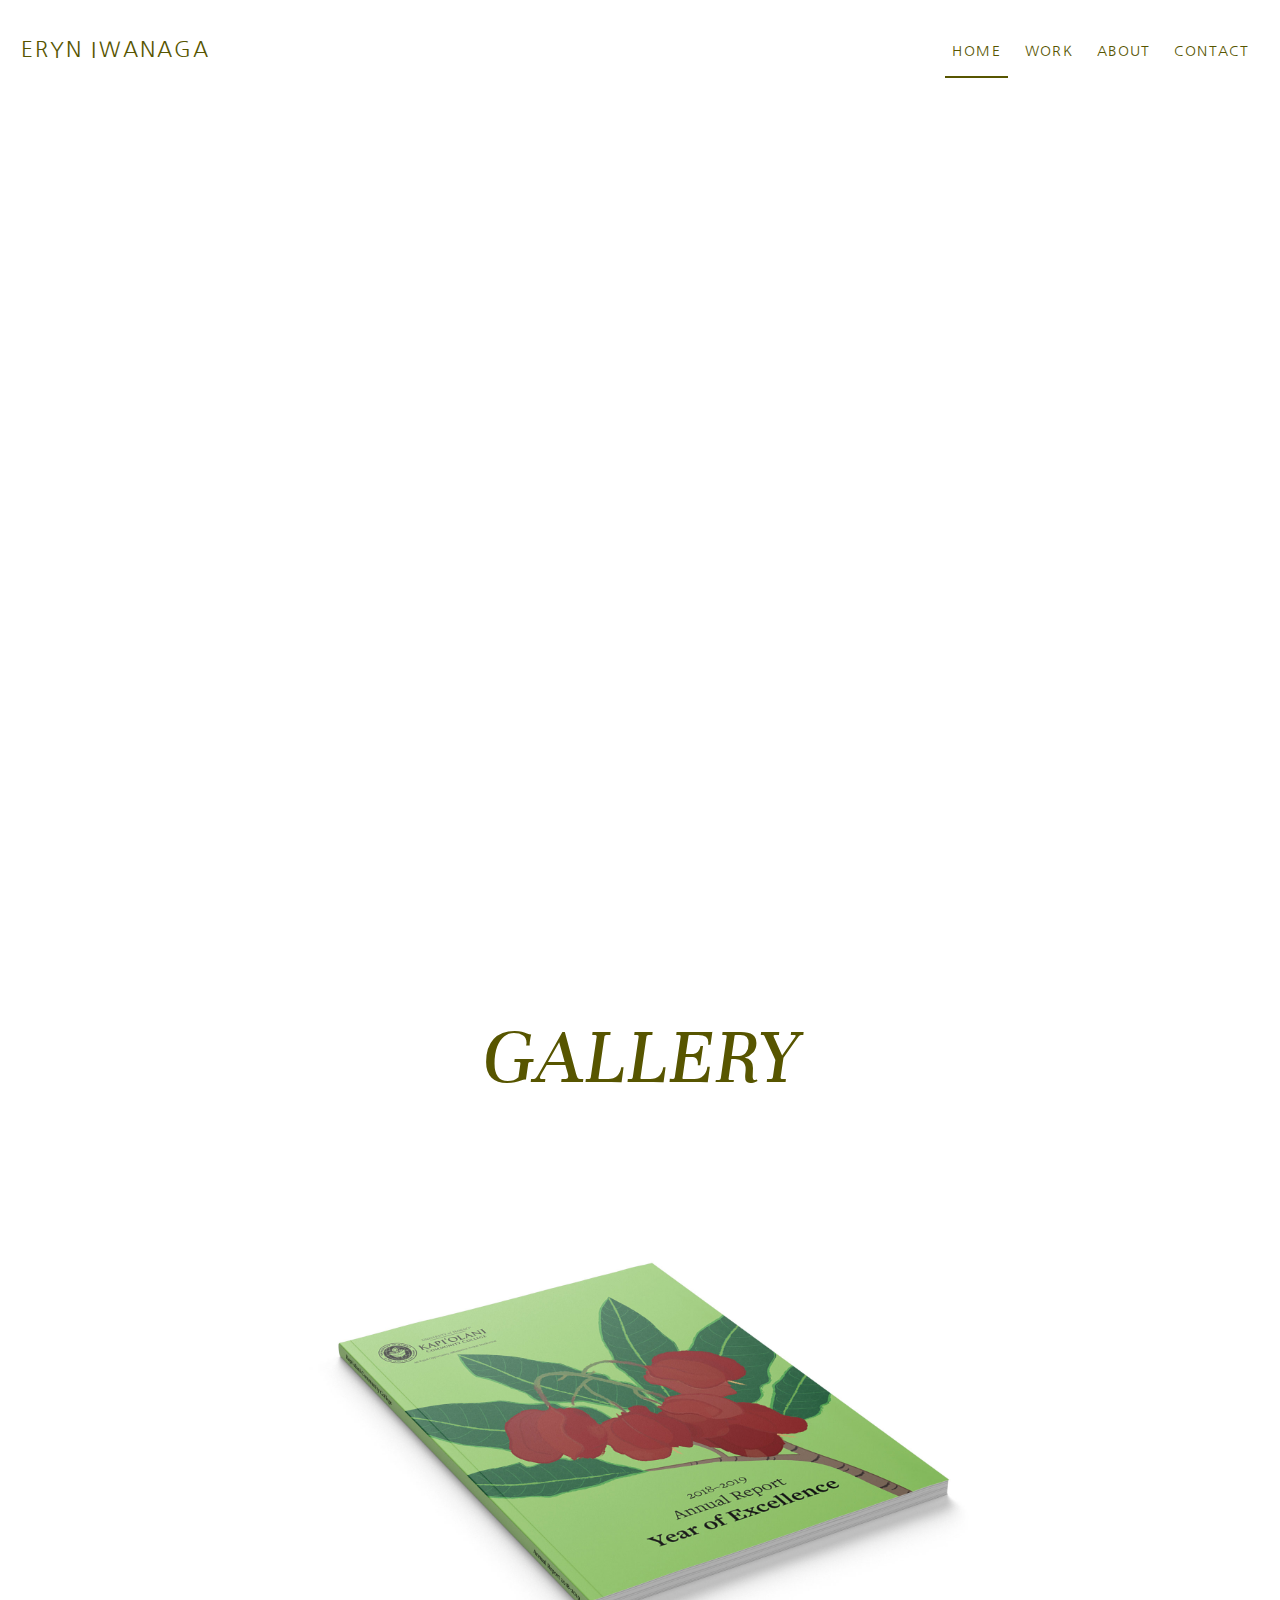
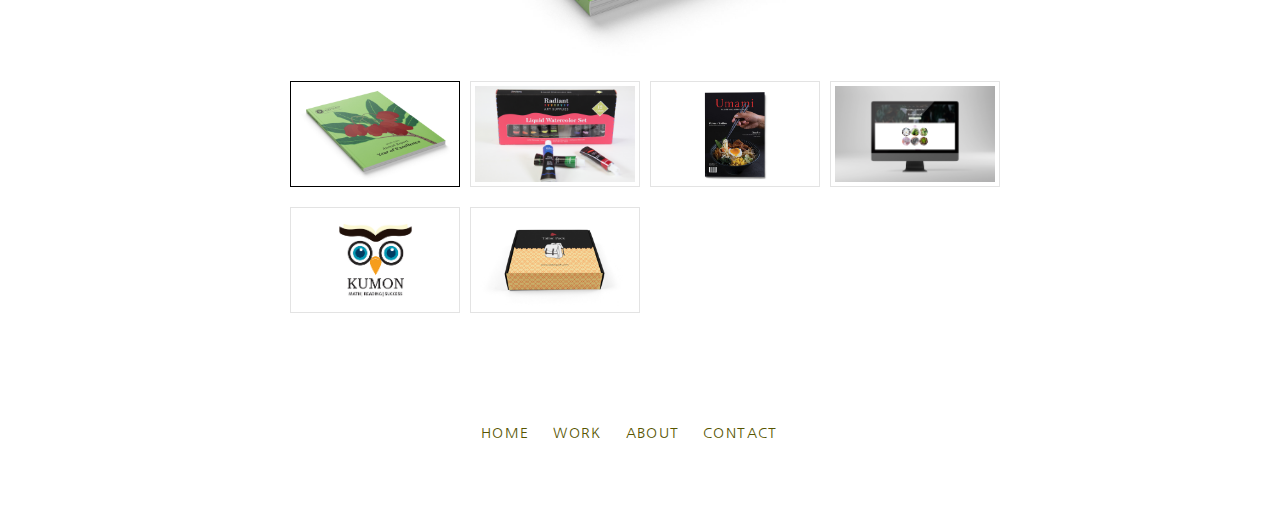
==== commit 8f9281c4: "updates and added tailor pack" ====
--- a/index.html
+++ b/index.html
@@ -38,7 +38,7 @@
     </header>
 
     <section class="hero">
-            <div class="container">
+        <div class="container slide-in-parent">
                 <img src="img/hero-01.jpg">
             </div>
     </section>
@@ -64,15 +64,15 @@
         <label for="img-tab-4" style="background-image: url(img/cg-mockup.jpg");></label>
         <img src="img/cg-mockup.jpg">
         
+        <!-- <input type="radio" name="select" id="img-tab-5">
+        <label for="img-tab-5" style="background-image: url(img/ErynIwanaga_CityLogo-final-02.jpg");></label>
+        <img src="img/ErynIwanaga_CityLogo-final-02.jpg"> -->
+        
         <input type="radio" name="select" id="img-tab-5">
-        <label for="img-tab-5" style="background-image: url(img/ErynIwanaga_CityLogo-final-02.jpg");></label>
-        <img src="img/ErynIwanaga_CityLogo-final-02.jpg">
-        
-        <input type="radio" name="select" id="img-tab-6">
         <label for="img-tab-6" style="background-image: url(img/kumon2.jpg");></label>
         <img src="img/kumon2.jpg">
         
-        <input type="radio" name="select" id="img-tab-7">
+        <input type="radio" name="select" id="img-tab-6">
         <label for="img-tab-7" style="background-image: url(img/tailorpack-box-02.jpg");></label>
         <img src="img/tailorpack-box-02.jpg">
     </div>
--- a/css/style.css
+++ b/css/style.css
@@ -69,7 +69,7 @@
     font-weight: 300;
     line-height: 1;
     margin: 0 0 .6em 0;
-    color: rgb(168, 0, 112); 
+    color: rgb(160, 0, 61); 
 }
 
 /* MEDIA */
@@ -92,14 +92,14 @@
   border-radius: 2em;
   padding: 1em 2em;
   margin: 1em;
-  border: 1px solid rgba(75, 0, 50);
-  color: rgba(75, 0, 50);
+  border: 1px solid rgb(90, 0, 35);
+  color: rgb(90, 0, 35);
   /*color: rgba(0, 51, 102, 1); */
   /* transition: all .4s ease-out; */
 }
 
 .button:hover {
-  background: rgba(75, 0, 50);
+  background: rgb(59, 0, 23);
   color: rgba(255, 255, 255, 1);
 }
 
@@ -332,10 +332,6 @@
   font-family: 'Signika', sans-serif;
   max-width: 30em;
   padding-bottom: 10em;
-}
-
-body {
-  margin: 0;
 }
 
     /* FEATURED PROJECTS ON HOME PAGE */
@@ -428,7 +424,7 @@
 
 form {
   max-width: 600px;
-  background:  rgb(168, 0, 112);
+  background:  rgb(90, 0, 35);
   padding: 2em 3em 2em 3em;
   color: rgb(255, 244, 251);
   line-height: 2.5em;
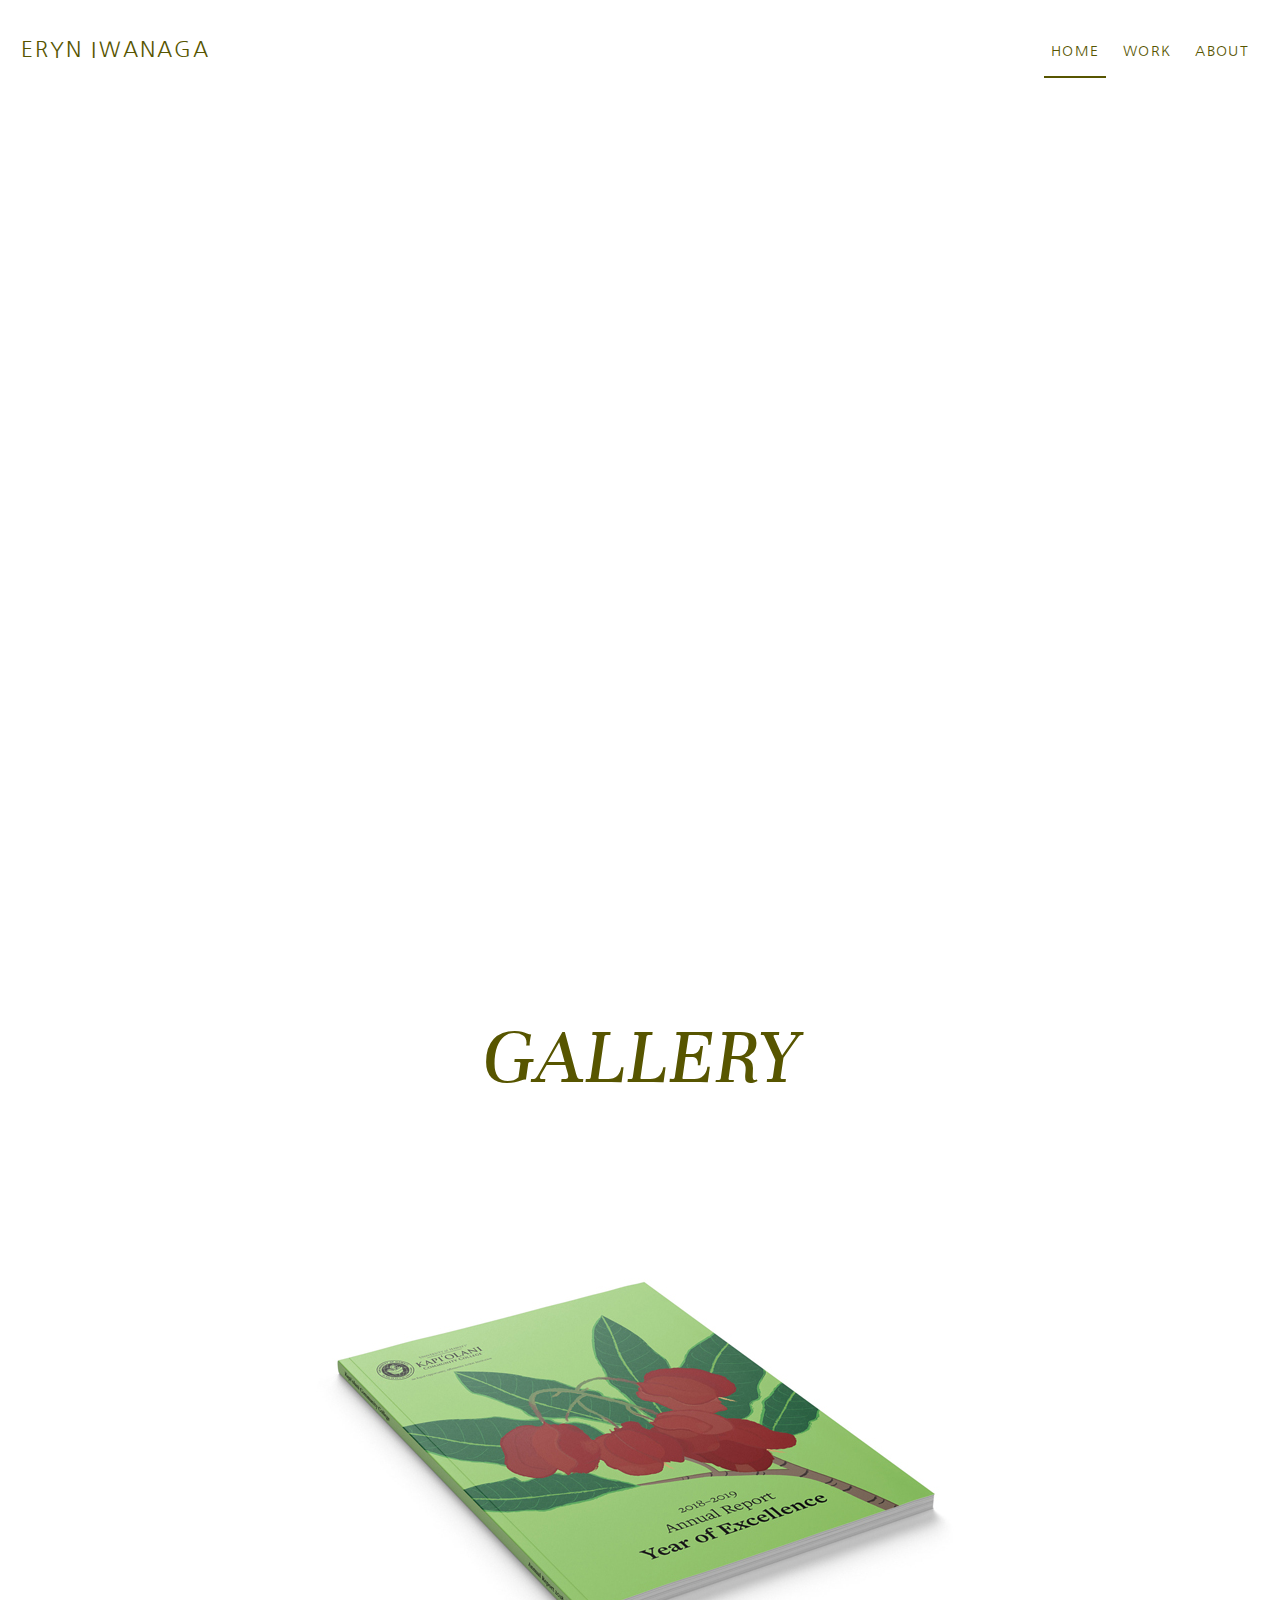
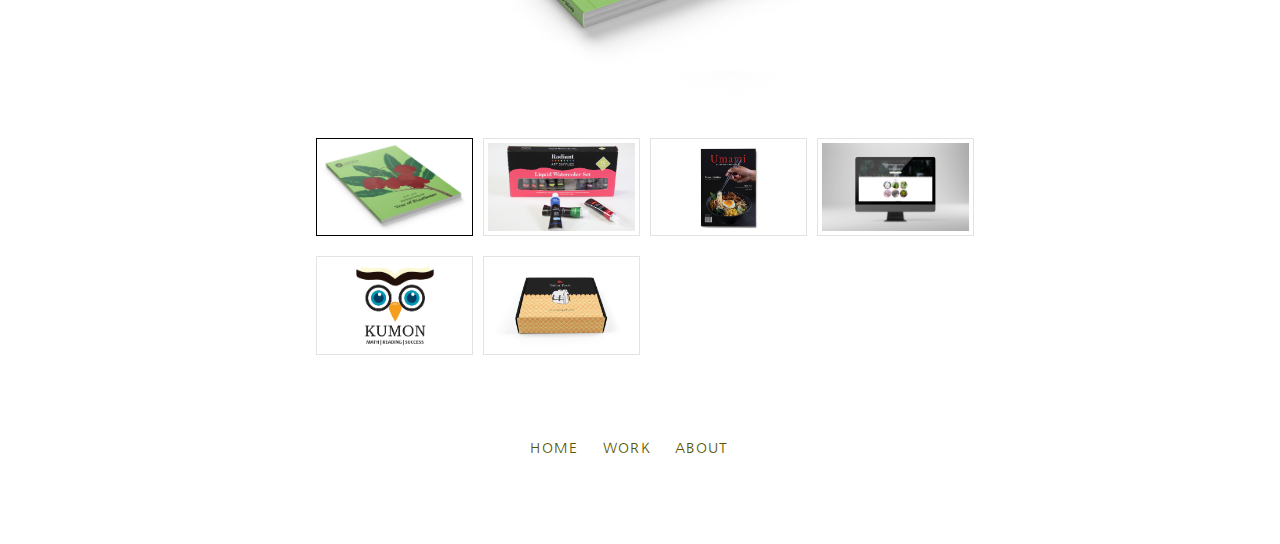
==== commit c591e4c6: "deleted contact pg and added carousel to annual re" ====
--- a/index.html
+++ b/index.html
@@ -1,3 +1,4 @@
+
 <!doctype html>
 <html lang="en">
 
@@ -32,7 +33,6 @@
                 <li><a href="index.html" class="selected">Home</a></li>
                 <li><a href="work.html">Work</a></li>
                 <li><a href="about.html">About</a></li>
-                <li><a href="contact.html">Contact</a></li>
             </ul>
         </nav>
     </header>
@@ -49,8 +49,8 @@
 <section id="gallery">
     <div class="gallery">
         <input type="radio" checked="checked" name="select" id="img-tab-1">
-        <label for="img-tab-1" style="background-image: url(img/annual-report_mockup_1.jpg");></label>
-        <img src="img/annual-report_mockup_1.jpg">
+        <label for="img-tab-1" style="background-image: url(img/annual-report-cover.jpg");></label>
+        <img src="img/annual-report-cover.jpg">
       
         <input type="radio" name="select" id="img-tab-2">
         <label for="img-tab-2" style="background-image: url(img/radiant-packaging.jpg");></label>
@@ -85,7 +85,6 @@
                 <li><a href="index.html">Home</a></li>
                 <li><a href="work.html">Work</a></li>
                 <li><a href="about.html">About</a></li>
-                <li><a href="contact.html">Contact</a></li>
             </ul>
         </nav>
     </footer>
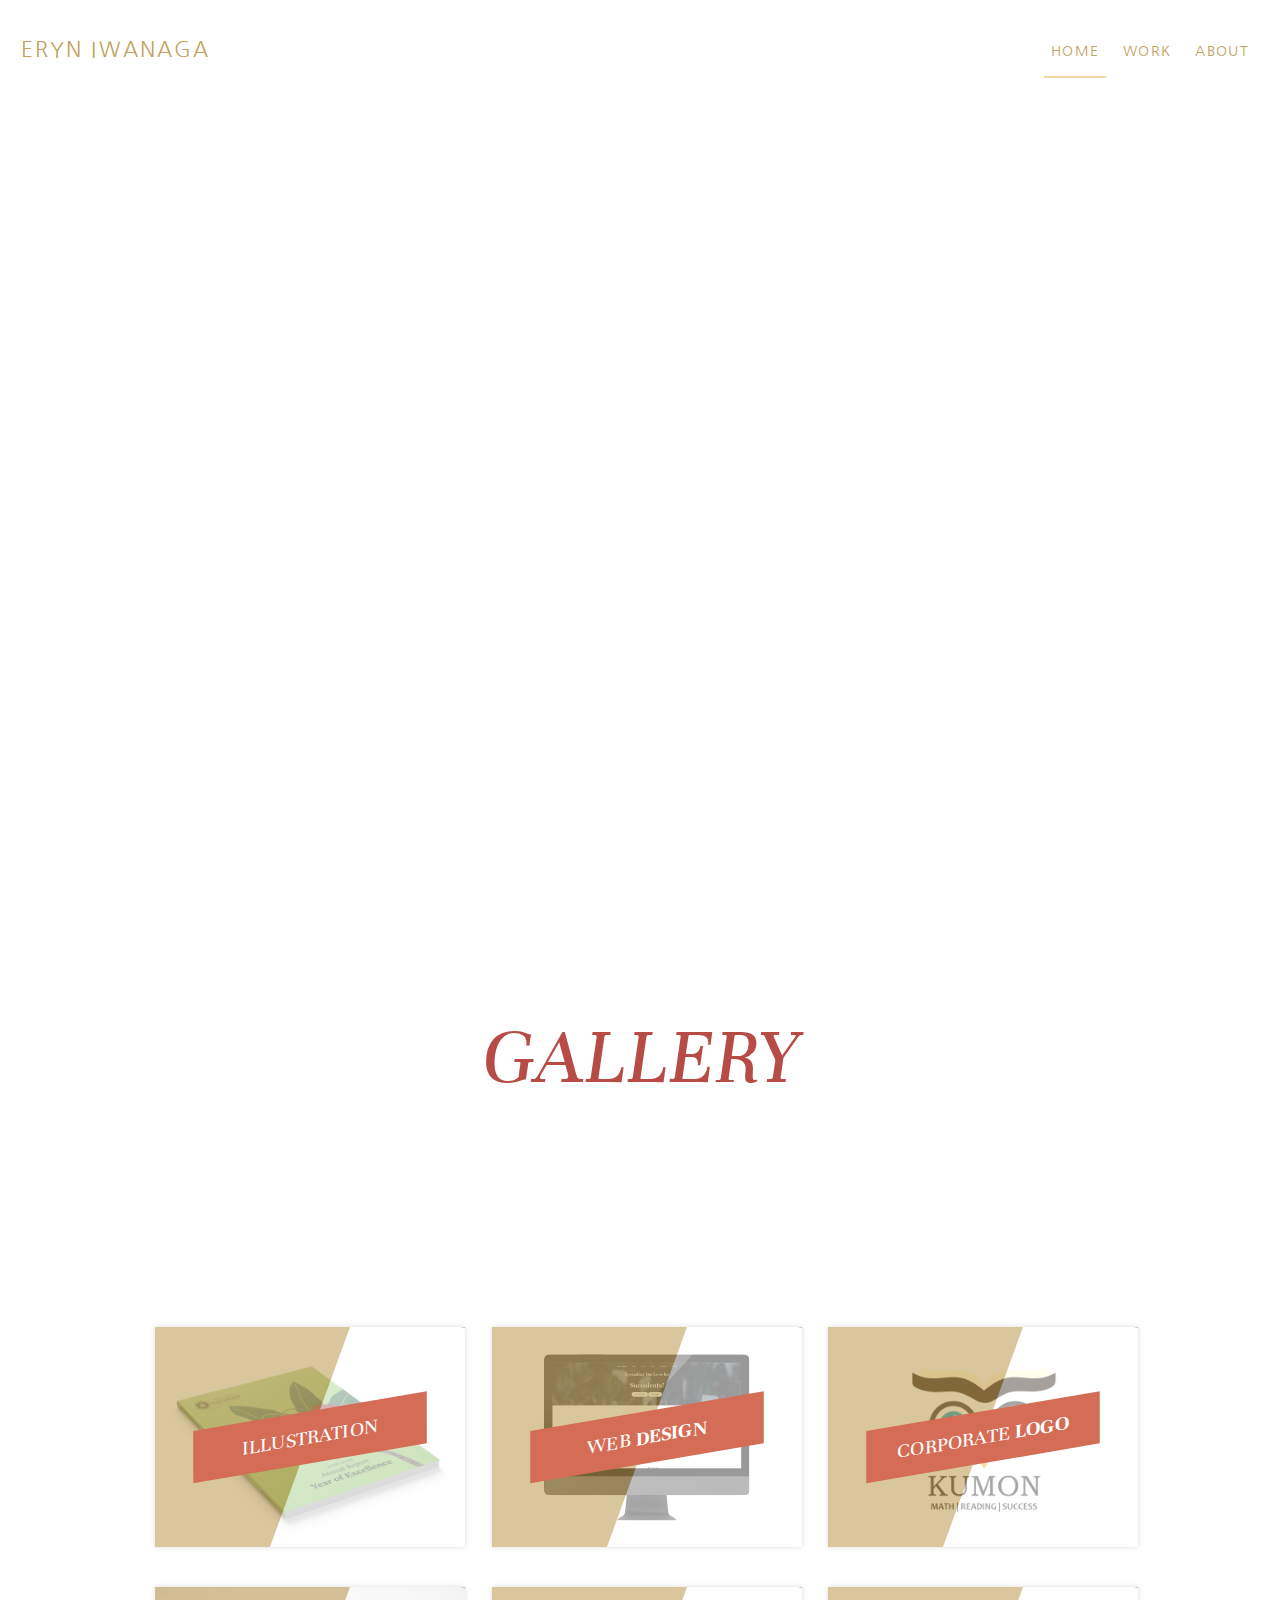
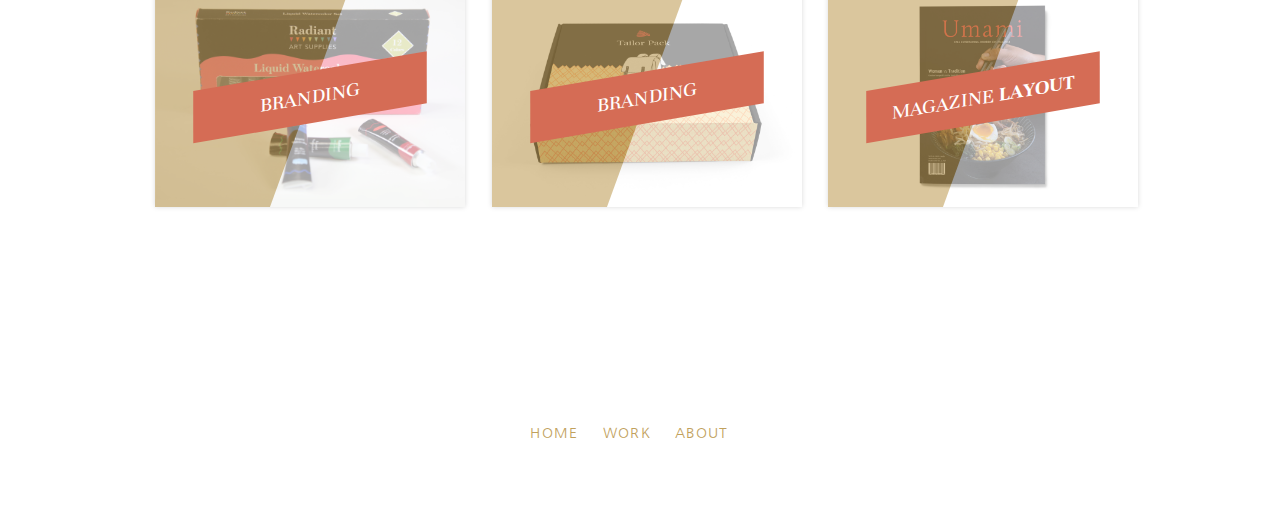
==== commit ed27baec: "added new gallery and fixed color palette" ====
--- a/index.html
+++ b/index.html
@@ -46,38 +46,69 @@
     <section id="work-gallery">
         <h1 class="work-gallery"><em>Gallery</em></h1>
 
-<section id="gallery">
-    <div class="gallery">
-        <input type="radio" checked="checked" name="select" id="img-tab-1">
-        <label for="img-tab-1" style="background-image: url(img/annual-report-cover.jpg");></label>
-        <img src="img/annual-report-cover.jpg">
-      
-        <input type="radio" name="select" id="img-tab-2">
-        <label for="img-tab-2" style="background-image: url(img/radiant-packaging.jpg");></label>
-        <img src="img/radiant-packaging.jpg">
-      
-        <input type="radio" name="select" id="img-tab-3">
-        <label for="img-tab-3" style="background-image: url(img/umami_1.jpg");></label>
-        <img src="img/umami_1.jpg">
-        
-        <input type="radio" name="select" id="img-tab-4">
-        <label for="img-tab-4" style="background-image: url(img/cg-mockup.jpg");></label>
-        <img src="img/cg-mockup.jpg">
-        
-        <!-- <input type="radio" name="select" id="img-tab-5">
-        <label for="img-tab-5" style="background-image: url(img/ErynIwanaga_CityLogo-final-02.jpg");></label>
-        <img src="img/ErynIwanaga_CityLogo-final-02.jpg"> -->
-        
-        <input type="radio" name="select" id="img-tab-5">
-        <label for="img-tab-6" style="background-image: url(img/kumon2.jpg");></label>
-        <img src="img/kumon2.jpg">
-        
-        <input type="radio" name="select" id="img-tab-6">
-        <label for="img-tab-7" style="background-image: url(img/tailorpack-box-02.jpg");></label>
-        <img src="img/tailorpack-box-02.jpg">
-    </div>
+        <section class="gallery">
+            <div class="container">
+                <div class="row"> 
+                    <div class="one-third column">
+                        <figure class="snip1104 red">
+                            <img src="img/annual-report-gallery.jpg">
+                            <figcaption>
+                            <h2>Illustration</span></h2>
+                            </figcaption>
+                            <a href="annual-report/index.html"></a>
+                        </figure>
+                    </div>
+                    <div class="one-third column">
+                        <figure class="snip1104 red"><img src="img/cg-gallery.jpg">
+                            <figcaption>
+                            <h2>Web <span> Design</span></h2>
+                            </figcaption>
+                            <a href="cg/index.html"></a>
+                        </figure>
+                    </div>
+                    <div class="one-third column">
+                        </figure>
+                        <figure class="snip1104 red">
+                            <img src="img/kumon-gallery.jpg">
+                            <figcaption>
+                            <h2>Corporate  <span> Logo</span></h2>
+                            </figcaption>
+                            <a href="kumon/index.html"></a>
+                        </figure>
+                    </div>
+                </div>
 
-</section>
+                <div class="row"> 
+                    <div class="one-third column">
+                        <figure class="snip1104 red">
+                            <img src="img/radiant-gallery.jpg">
+                            <figcaption>
+                            <h2>Branding</span></h2>
+                            </figcaption>
+                            <a href="radiant/index.html"></a>
+                        </figure>
+                    </div>
+                    <div class="one-third column">
+                        <figure class="snip1104 red"><img src="img/tailorpack-gallery.jpg">
+                            <figcaption>
+                            <h2>Branding</span></h2>
+                            </figcaption>
+                            <a href="tailor-pack/index.html"></a>
+                        </figure>
+                    </div>
+                    <div class="one-third column">
+                        </figure>
+                        <figure class="snip1104 red">
+                            <img src="img/umami-gallery.jpg">
+                            <figcaption>
+                            <h2>Magazine  <span> Layout</span></h2>
+                            </figcaption>
+                            <a href="umami/index.html"></a>
+                        </figure>
+                    </div>
+                </div>
+            </div>
+        </section>
 
     <footer class="site-footer">
         <nav class="site-navigation">
--- a/css/style.css
+++ b/css/style.css
@@ -63,13 +63,14 @@
     font-weight: 400;
     line-height: 1;
     margin: 0 0 .4em 0;
+    color: rgb(183, 76, 70);
 }
 .subheadline {
     font-size: 2em;
     font-weight: 300;
     line-height: 1;
     margin: 0 0 .6em 0;
-    color: rgb(160, 0, 61); 
+    color: rgb(213, 108, 85);
 }
 
 /* MEDIA */
@@ -92,14 +93,14 @@
   border-radius: 2em;
   padding: 1em 2em;
   margin: 1em;
-  border: 1px solid rgb(90, 0, 35);
-  color: rgb(90, 0, 35);
+  border: 1px solid rgb(193, 161, 92);
+  color: rgb(193, 161, 92);
   /*color: rgba(0, 51, 102, 1); */
   /* transition: all .4s ease-out; */
 }
 
 .button:hover {
-  background: rgb(59, 0, 23);
+  background: rgb(179, 139, 54);
   color: rgba(255, 255, 255, 1);
 }
 
@@ -122,6 +123,61 @@
     justify-content: center;
     align-items: center;
 }
+
+/* GRID */
+
+/* Default (Small+ Screen Sizes) */
+
+* {box-sizing: border-box;}
+
+.row .column {
+  margin-bottom: 2%;
+}
+
+.row .column .one-half {
+  padding: 1em;
+}
+
+/* Medium Grid (on MEDIUM+ Screen Sizes) */
+@media (min-width: 768px) {
+
+  .row {
+      display: flex;
+      justify-content: center;
+      margin-left: -1%;
+      margin-right: -1%;
+      justify-content: center;
+  }
+  
+  .row .column {
+      flex-grow: 1;
+      margin-left: 1%;
+      margin-right: 1%;
+  }
+  
+  .column.centered {
+      flex-grow: 0;
+  }
+
+  .one-half.column { 
+      width: 48%; 
+  }
+  
+  .one-third.column { 
+      width: 31.3333% 
+  }
+
+  .one-forth.column { 
+      width: 23% 
+  }
+
+  .two-thirds {
+    width: 64.6666%; 
+  }
+
+  .three-fourths {
+    width: 73%; 
+  }
 
   /* MAIN CONTENT */
   
@@ -201,7 +257,7 @@
   }
   
   .site-header h1 a {
-    color: rgb(87, 85, 0);
+    color: rgb(193, 161, 92);
     text-transform: uppercase;
     letter-spacing: 0.1em;
     padding: 1em;
@@ -217,7 +273,7 @@
     position: center;
     text-align: center;
     font-size: 6em;
-    color: rgb(87, 85, 0);
+    color: rgb(183, 76, 70);
     text-transform: uppercase;
   }
 
@@ -225,7 +281,7 @@
     position: center;
     text-align: center;
     font-size: 6em;
-    color: rgb(87, 85, 0);
+    color: rgb(183, 76, 70);
     text-transform: uppercase;
   }
 
@@ -233,15 +289,7 @@
     position: center;
     text-align: center;
     font-size: 6em;
-    color: rgb(87, 85, 0);
-    text-transform: uppercase;
-  }
-
-  .contact {
-    position: center;
-    text-align: center;
-    font-size: 6em;
-    color: rgb(87, 85, 0);
+    color: rgb(183, 76, 70);
     text-transform: uppercase;
   }
   
@@ -261,7 +309,7 @@
   display: block;
   padding: 1em 0.5em;
   margin: 0 .2em;
-  color: rgb(87, 85, 0);
+  color: rgb(193, 161, 92);
   text-transform: uppercase;
   letter-spacing: 0.1em;
   border-bottom: 2px solid rgba(0, 0, 0, 0);
@@ -269,12 +317,12 @@
 }
 
 .site-navigation ul li a:hover {
-  border-bottom: 2px solid rgb(119, 117, 0);
-  color: rgb(158, 155, 0);
+  border-bottom: 2px solid rgb(248, 232, 199);
+  color: rgb(193, 161, 92);
 }
 
 .site-navigation ul li a.selected {
-  border-bottom: 2px solid rgb(87, 85, 0);
+  border-bottom: 2px solid rgb(241, 216, 160);
 }
 
 section {
@@ -323,7 +371,7 @@
 
 .hero h2 {
   font-family: 'Nanum Gothic', sans-serif;
-  color: rgb(95, 86, 0);
+  color: rgb(193, 161, 92);
   font-size: 2em;
   padding-top: -3em;
 }
@@ -359,112 +407,109 @@
 
 /* GALLERY */
 
-.gallery {
-  display: grid;
-  grid-template-columns: 1fr 1fr 1fr 1fr;
-  grid-gap: 20px;
-  grid-column-start: 1;
-  grid-row-start: 1;
-  grid-row-end: 3;
-  align-content: start;
-  max-width: 700px;
-  margin: 0 auto;
-  transition: all 150ms linear;
-}
-
-.gallery input[type="radio"] {
-  display: none;
-}
-
-.gallery label {
+figure.snip1104 {
   position: relative;
-  display: block;
-  padding-bottom: 60%;
-  margin: 5px;
-  cursor: pointer;
-  background-repeat: no-repeat;
-  background-size: cover;
-  background-position: 50% 50%;
-}
-
-.gallery label:before {
-  border: 1px solid #e3e3e3;
+  overflow: hidden;
+  margin: 10px;
+  min-width: 220px;
+  max-width: 310px;
+  max-height: 220px;
+  width: 100%;
+  color: #ffffff;
+  text-align: center;
+  box-shadow: 0 0 5px rgba(0, 0, 0, 0.15);
+}
+
+figure.snip1104 * {
+  -webkit-box-sizing: border-box;
+  box-sizing: border-box;
+  -webkit-transition: all 0.4s ease-in-out;
+  transition: all 0.4s ease-in-out;
+}
+
+figure.snip1104 img {
+  max-width: 100%;
+  position: relative;
+  opacity: 0.4;
+}
+
+figure.snip1104 figcaption {
+  position: absolute;
+  top: 0;
+  left: 0;
+  bottom: 0;
+  right: 0;
+}
+
+figure.snip1104 h2 {
+  position: absolute;
+  left: 40px;
+  right: 40px;
+  display: inline-block;
+  background: #000000;
+  -webkit-transform: skew(-10deg) rotate(-10deg) translate(0, -50%);
+  transform: skew(-10deg) rotate(-10deg) translate(0, -50%);
+  padding: 12px 5px;
+  margin: 0;
+  top: 50%;
+  text-transform: uppercase;
+  font-weight: 400;
+}
+
+figure.snip1104 h2 span {
+  font-weight: 800;
+}
+
+figure.snip1104:before {
+  height: 100%;
+  width: 100%;
+  top: 0;
+  left: 0;
   content: '';
+  background: #ffffff;
   position: absolute;
-  left: -5px;
-  right: -5px;
-  bottom: -5px;
-  top: -5px;
-}
-
-.gallery img {
-  display: none;
-  grid-column-start: 1;
-  grid-column-end: 5;
-  grid-row-start: 1;
-  grid-row-end: 2;
-  width: 100%;
-  transition: all 150ms linear;
-}
-
-.gallery input[name="select"]:checked + label + img {
-  display: block;
-}
-
-.gallery input[name="select"]:checked + label:before {
-  border: 1px solid #000;
-}
-
-/* ABOUT PAGE */
-.about {
-  background-color: rgba(200, 200, 200, 1);
-}
-
-/* CONTACT PAGE */
-
-form {
-  max-width: 600px;
-  background:  rgb(90, 0, 35);
-  padding: 2em 3em 2em 3em;
-  color: rgb(255, 244, 251);
-  line-height: 2.5em;
-}
-
-label,
-input,
-textarea {
-  box-sizing: border-box;
-  width: 100%;
-  font-size: 1em;
-}
-
-label {
-  margin-top: 1.5em;
-  margin-bottom: .25em;
-}
-
-input[type="text"],
-textarea {
-  border: 1px solid #ccc;
-  padding: .5em;
-  color: #667;
-  font-size: 1em;
-  background: #eee;
-  color: #444;
-  font-size: inherit;
-}
-
-textarea {
-  min-height: 10em;
-  line-height:1.5;
-
-}
-
-input[type="submit"] {
-  margin-top: 1.5em;
-  width: auto;
-  font-size: inherit;
-}
+  -webkit-transition: all 0.3s ease-in-out;
+  transition: all 0.3s ease-in-out;
+  -webkit-transform: rotate(110deg) translateY(-50%);
+  transform: rotate(110deg) translateY(-50%);
+}
+
+figure.snip1104 a {
+  left: 0;
+  right: 0;
+  top: 0;
+  bottom: 0;
+  position: absolute;
+  z-index: 1;
+}
+
+figure.snip1104.red {
+  background: rgb(193, 161, 92);
+}
+
+figure.snip1104.red h2 {
+  background: rgb(213, 108, 85);
+}
+
+figure.snip1104:hover img,
+figure.snip1104.hover img {
+  opacity: 1;
+  -webkit-transform: scale(1.1);
+  transform: scale(1.1);
+}
+
+figure.snip1104:hover h2,
+figure.snip1104.hover h2 {
+  -webkit-transform: skew(-10deg) rotate(-10deg) translate(-150%, -50%);
+  transform: skew(-10deg) rotate(-10deg) translate(-150%, -50%);
+}
+
+figure.snip1104:hover:before,
+figure.snip1104.hover:before {
+  -webkit-transform: rotate(110deg) translateY(-150%);
+  transform: rotate(110deg) translateY(-150%);
+}
+
 
 /* PROJECT PAGES */
 .project main {
